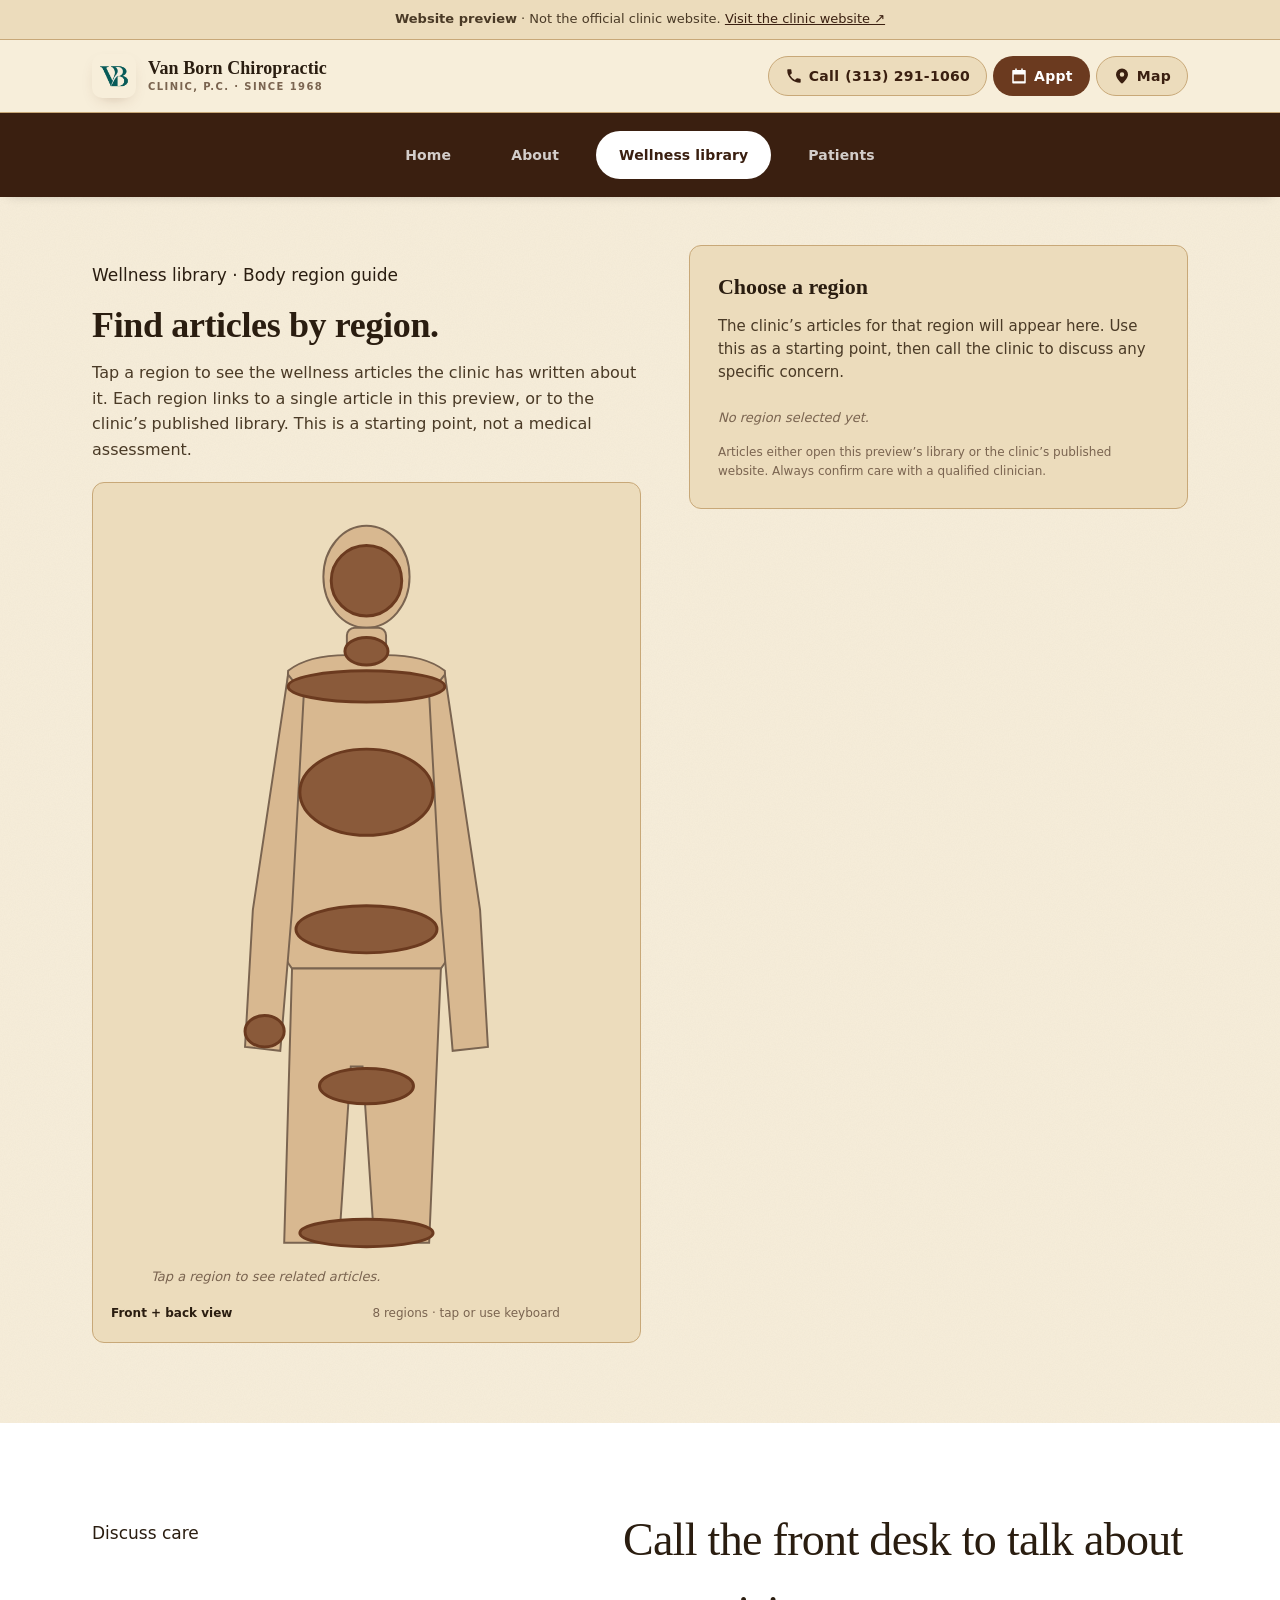
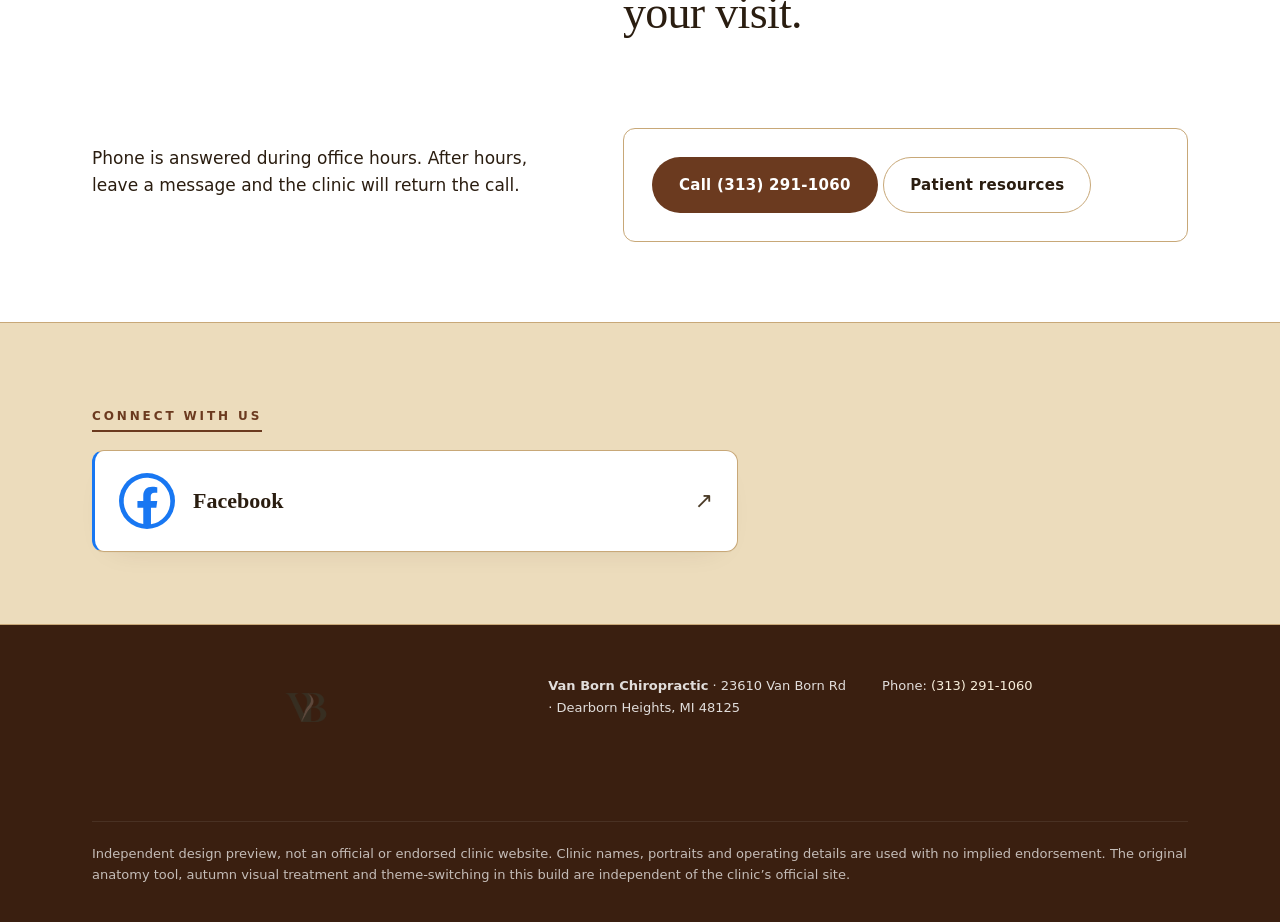
==== anatomy.html @ f46f3e4d "Add subtle autumn theme + original interactive body-region tool" ====
<!DOCTYPE html>
<html lang="en">
<head>
<meta charset="UTF-8" />
<meta name="viewport" content="width=device-width, initial-scale=1, viewport-fit=cover" />
<meta name="theme-color" content="#f7eeda" />
<meta name="robots" content="noindex, nofollow" />
<meta name="description" content="Find Van Born Chiropractic articles by body region. Original interactive anatomy tool for the website preview." />
<meta property="og:title" content="Body region guide · Van Born Chiropractic — Preview" />
<meta property="og:description" content="Find articles by body region. Independent website preview; not the official clinic website." />
<meta property="og:type" content="website" />
<title>Body region guide · Van Born Chiropractic — Preview</title>
<link rel="icon" type="image/png" sizes="16x16" href="assets/favicon-16.png" />
<link rel="icon" type="image/png" sizes="32x32" href="assets/favicon-32.png" />
<link rel="icon" type="image/png" sizes="48x48" href="assets/favicon-48.png" />
<link rel="apple-touch-icon" sizes="180x180" href="assets/favicon-180.png" />
<link rel="stylesheet" href="assets/site.css" />
<script type="application/ld+json">
{
  "@context": "https://schema.org",
  "@type": "WebPage",
  "name": "Body region guide — Van Born Chiropractic — Preview",
  "description": "Independent website preview; not the official clinic website.",
  "about": {
    "@type": "MedicalClinic",
    "name": "Van Born Chiropractic Clinic, P.C.",
    "url": "https://www.vanbornchiropractic.com/"
  }
}
</script>
</head>
<body class="theme-autumn" data-page="library">
<a class="skip-link" href="#main">Skip to main content</a>
<aside class="demo-banner"><strong>Website preview</strong> · Not the official clinic website. <a href="https://www.vanbornchiropractic.com/">Visit the clinic website ↗</a></aside>
<header class="top">
  <div class="wrap">
    <a class="brand" href="index.html" aria-label="Van Born Chiropractic, home">
      <img class="mark" src="assets/v-monogram-final.png" alt="Van Born Chiropractic" width="44" height="44" />
      <span class="name">Van Born Chiropractic<small>Clinic, P.C. · Since 1968</small></span>
    </a>
    <nav class="header-icons" aria-label="Primary actions">
      <a class="hi" href="tel:+131****1060" aria-label="Call (313) 291-1060">
        <svg viewBox="0 0 24 24" aria-hidden="true"><path fill="currentColor" d="M6.6 10.8a15 15 0 0 0 6.6 6.6l2.2-2.2a1 1 0 0 1 1-.25 11 11 0 0 0 3.5.55 1 1 0 0 1 1 1V20a1 1 0 0 1-1 1A17 17 0 0 1 3 4a1 1 0 0 1 1-1h3.5a1 1 0 0 1 1 1 11 11 0 0 0 .55 3.5 1 1 0 0 1-.25 1z"/></svg>
        <span>Call</span><span class="num">(313) 291-1060</span>
      </a>
      <a class="hi primary" href="#book" aria-label="Appointment info">
        <svg viewBox="0 0 24 24" aria-hidden="true"><path fill="currentColor" d="M7 2v2H4a1 1 0 0 0-1 1v16a1 1 0 0 0 1 1h16a1 1 0 0 0 1-1V5a1 1 0 0 0-1-1h-3V2h-2v2H9V2zm12 8v9H5v-9z"/></svg>
        <span>Appt</span>
      </a>
      <a class="hi" href="https://maps.google.com/?q=23610+Van+Born+Rd+Dearborn+Heights+MI+48125" rel="noopener" aria-label="Open directions in a new tab">
        <svg viewBox="0 0 24 24" aria-hidden="true"><path fill="currentColor" d="M12 2a8 8 0 0 0-8 8c0 5.4 7 11.5 7.3 11.7a1 1 0 0 0 1.4 0c.3-.2 7.3-6.3 7.3-11.7a8 8 0 0 0-8-8zm0 11a3 3 0 1 1 0-6 3 3 0 0 1 0 6z"/></svg>
        <span>Map</span>
      </a>
    </nav>
  </div>
</header>

<nav class="topnav" aria-label="Sections">
  <div class="wrap">
    <a href="index.html" data-nav="home">Home</a>
    <a href="meet-the-doctors.html" data-nav="about">About</a>
    <a href="anatomy.html" data-nav="library" aria-current="page">Wellness library</a>
    <a href="patient-resources.html" data-nav="patients">Patients</a>
  </div>
</nav>

<main id="main" class="anatomy-page" tabindex="-1">
  <a id="book" tabindex="-1" aria-hidden="true"></a>
  <div class="wrap">
    <div>
      <p class="section-eyebrow">Wellness library · Body region guide</p>
      <h1>Find articles by region.</h1>
      <p class="lede">Tap a region to see the wellness articles the clinic has
      written about it. Each region links to a single article in this preview,
      or to the clinic&rsquo;s published library. This is a starting point, not
      a medical assessment.</p>

      <div class="anatomy-canvas" role="group" aria-labelledby="anatomy-figcaption">
        <figure>
          <svg class="anatomy-svg" viewBox="0 0 220 380" role="img" aria-describedby="anatomy-figcaption">
            <title>Body region guide</title>
            <desc>An abstract human silhouette divided into eight tappable regions.</desc>

            <!-- Abstract silhouette: simple geometric body (not anatomical) -->
            <!-- Head -->
            <ellipse class="anatomy-silhouette" cx="110" cy="30" rx="22" ry="26"/>
            <!-- Neck -->
            <rect    class="anatomy-silhouette" x="100" y="56" width="20" height="14" rx="4"/>
            <!-- Torso (rounded shoulders) -->
            <path    class="anatomy-silhouette" d="M70 78 Q80 70 100 70 L120 70 Q140 70 150 78 L156 200 Q156 220 148 230 L72 230 Q64 220 64 200 Z"/>
            <!-- Left arm (viewer's left = figure's right) -->
            <path    class="anatomy-silhouette" d="M70 80 L52 200 L48 270 L66 272 L72 200 L78 90 Z"/>
            <!-- Right arm -->
            <path    class="anatomy-silhouette" d="M150 80 L168 200 L172 270 L154 272 L148 200 L142 90 Z"/>
            <!-- Legs -->
            <path    class="anatomy-silhouette" d="M72 230 L68 370 L96 370 L102 280 L108 280 L114 370 L142 370 L148 230 Z"/>

            <!-- Tappable regions (positioned over silhouette) -->
            <g id="anatomy-regions">
              <ellipse class="anatomy-region" data-region="head"      cx="110" cy="32"  rx="18" ry="18" tabindex="0" role="button" aria-pressed="false" aria-label="Head &amp; headaches"/>
              <ellipse class="anatomy-region" data-region="neck"      cx="110" cy="68"  rx="11" ry="7"  tabindex="0" role="button" aria-pressed="false" aria-label="Neck"/>
              <ellipse class="anatomy-region" data-region="shoulders" cx="110" cy="86"  rx="40" ry="8"  tabindex="0" role="button" aria-pressed="false" aria-label="Shoulders"/>
              <ellipse class="anatomy-region" data-region="back"      cx="110" cy="140" rx="34" ry="22" tabindex="0" role="button" aria-pressed="false" aria-label="Back &amp; spine"/>
              <ellipse class="anatomy-region" data-region="hips"      cx="110" cy="210" rx="36" ry="12" tabindex="0" role="button" aria-pressed="false" aria-label="Hips &amp; pelvis"/>
              <ellipse class="anatomy-region" data-region="knees"     cx="110" cy="290" rx="24" ry="9"  tabindex="0" role="button" aria-pressed="false" aria-label="Knees &amp; joints"/>
              <ellipse class="anatomy-region" data-region="hands"     cx="58"  cy="262" rx="10" ry="8"  tabindex="0" role="button" aria-pressed="false" aria-label="Hands &amp; wrists"/>
              <ellipse class="anatomy-region" data-region="feet"      cx="110" cy="365" rx="34" ry="7"  tabindex="0" role="button" aria-pressed="false" aria-label="Feet &amp; ankles"/>
            </g>
          </svg>
          <figcaption id="anatomy-figcaption" class="anatomy-empty" role="status" aria-live="polite">
            Tap a region to see related articles.
          </figcaption>
        </figure>

        <div class="anatomy-legend" aria-hidden="true">
          <span><strong>Front + back view</strong></span>
          <span>8 regions · tap or use keyboard</span>
        </div>
      </div>
    </div>

    <aside class="anatomy-cta" aria-label="Region articles">
      <h2 id="anatomy-result-title">Choose a region</h2>
      <p id="anatomy-result-body">The clinic&rsquo;s articles for that region will
      appear here. Use this as a starting point, then call the clinic to discuss
      any specific concern.</p>
      <div class="links" id="anatomy-links" role="list">
        <span class="anatomy-empty">No region selected yet.</span>
      </div>
      <p class="accent-meta" style="font-size:12px;color:var(--c-muted);">
        Articles either open this preview&rsquo;s library or the clinic&rsquo;s
        published website. Always confirm care with a qualified clinician.
      </p>
    </aside>
  </div>
</main>

<section class="visit" id="contact">
  <div class="wrap">
    <p class="section-eyebrow">Discuss care</p>
    <h2>Call the front desk to talk about your visit.</h2>
    <p class="lede">Phone is answered during office hours. After hours, leave a
    message and the clinic will return the call.</p>
    <div class="appointment-card">
      <a class="btn btn-call" href="tel:+131****1060">Call (313) 291-1060</a>
      <a class="btn btn-ghost" href="patient-resources.html">Patient resources</a>
    </div>
  </div>
</section>

<section class="connect">
  <div class="wrap">
    <p class="section-eyebrow">Connect with us</p>
    <a class="social-card" href="https://www.facebook.com/vanbornchiro/" target="_blank" rel="noopener" aria-label="Van Born Chiropractic on Facebook, opens in a new tab">
      <span class="social-card-icon" aria-hidden="true">
        <svg viewBox="0 0 24 24"><path fill="currentColor" d="M22 12a10 10 0 1 0-11.6 9.9V14.9H7.9V12h2.5V9.8c0-2.5 1.5-3.9 3.8-3.9 1.1 0 2.2.2 2.2.2v2.4h-1.2c-1.2 0-1.6.8-1.6 1.6V12h2.8l-.4 2.9h-2.3V22A10 10 0 0 0 22 12z"/></svg>
      </span>
      <span class="social-card-label">Facebook</span>
      <span class="social-card-arrow" aria-hidden="true">↗</span>
    </a>
  </div>
</section>

<footer>
  <div class="wrap">
    <img class="footer-mark" src="assets/v-monogram-final.png" alt="Van Born Chiropractic monogram" width="96" height="96" />
    <p><strong>Van Born Chiropractic</strong> · 23610 Van Born Rd · Dearborn Heights, MI 48125</p>
    <p>Phone: <a href="tel:+131****1060">(313) 291-1060</a></p>
    <p class="small">Independent design preview, not an official or endorsed clinic website. Clinic names, portraits and operating details are used with no implied endorsement. The original anatomy tool, autumn visual treatment and theme-switching in this build are independent of the clinic&rsquo;s official site.</p>
  </div>
</footer>

<script>
(function () {
  // Region data: maps our body region -> internal library article + public clinic article(s)
  // All links go to the published clinic library or to existing internal articles.
  const REGIONS = {
    head: {
      title: "Head & headaches",
      body:  "Articles covering common head and neck concerns, including cervicogenic headaches and migraine triggers.",
      links: [
        { label: "Headaches (this preview)", href: "https://www.vanbornchiropractic.com/articles/headache+headaches/", external: true },
        { label: "Migraines (clinic library)", href: "https://www.vanbornchiropractic.com/articles/migraine+migraines/", external: true },
        { label: "Concussion (clinic library)", href: "https://www.vanbornchiropractic.com/articles/concussion/", external: true }
      ]
    },
    neck: {
      title: "Neck & shoulders",
      body:  "Range of motion, posture, and shoulder mechanics. Useful if you sit at a desk or wake up stiff.",
      links: [
        { label: "Neck (clinic library)", href: "https://www.vanbornchiropractic.com/articles/neck/", external: true },
        { label: "Shoulders (clinic library)", href: "https://www.vanbornchiropractic.com/articles/shoulder+shoulders/", external: true },
        { label: "Neck article (this preview)", href: "library-neck.html" }
      ]
    },
    shoulders: {
      title: "Shoulders",
      body:  "Rotator-cuff style discomfort and upper-back tension often go together. A clinician can tell you which is which.",
      links: [
        { label: "Shoulders (clinic library)", href: "https://www.vanbornchiropractic.com/articles/shoulder+shoulders/", external: true },
        { label: "Upper back (clinic library)", href: "https://www.vanbornchiropractic.com/articles/upper/", external: true }
      ]
    },
    back: {
      title: "Back & spine",
      body:  "Lower back pain, posture, scoliosis and disc concerns. This preview has a dedicated article; the clinic library has more.",
      links: [
        { label: "Lower back article (this preview)", href: "library-back.html" },
        { label: "Back (clinic library)", href: "https://www.vanbornchiropractic.com/articles/back/", external: true },
        { label: "Scoliosis (clinic library)", href: "https://www.vanbornchiropractic.com/articles/scoliosis/", external: true },
        { label: "Disc problems (clinic library)", href: "https://www.vanbornchiropractic.com/articles/disc/", external: true }
      ]
    },
    hips: {
      title: "Hips & pelvis",
      body:  "Hip tightness and pelvic alignment often sit underneath lower-back symptoms. Worth a separate read.",
      links: [
        { label: "Hips (clinic library)", href: "https://www.vanbornchiropractic.com/articles/hip+hips/", external: true },
        { label: "Pelvis (clinic library)", href: "https://www.vanbornchiropractic.com/articles/pelvis/", external: true }
      ]
    },
    knees: {
      title: "Knees & joints",
      body:  "Knee and joint articles covering walking, alignment and joint health basics.",
      links: [
        { label: "Joints article (this preview)", href: "library-joints.html" },
        { label: "Knees (clinic library)", href: "https://www.vanbornchiropractic.com/articles/knee+knees/", external: true },
        { label: "Joints (clinic library)", href: "https://www.vanbornchiropractic.com/articles/joints/", external: true }
      ]
    },
    hands: {
      title: "Hands & wrists",
      body:  "Repetitive-strain discomfort and carpal-tunnel-related symptoms. The clinic library has dedicated pages.",
      links: [
        { label: "Carpal tunnel article (this preview)", href: "library-carpal.html" },
        { label: "Wrist (clinic library)", href: "https://www.vanbornchiropractic.com/articles/wrist/", external: true },
        { label: "Carpal tunnel (clinic library)", href: "https://www.vanbornchiropractic.com/articles/carpal+tunnel/", external: true },
        { label: "Arthritis (clinic library)", href: "https://www.vanbornchiropractic.com/articles/arthritis/", external: true }
      ]
    },
    feet: {
      title: "Feet & ankles",
      body:  "Plantar fasciitis and foot mechanics. Posture and walking style can matter here.",
      links: [
        { label: "Feet article (this preview)", href: "library-foot.html" },
        { label: "Foot (clinic library)", href: "https://www.vanbornchiropractic.com/articles/foot/", external: true },
        { label: "Plantar fasciitis (clinic library)", href: "https://www.vanbornchiropractic.com/articles/plantar+fasciitis/", external: true }
      ]
    }
  };

  const regions   = document.querySelectorAll('.anatomy-region');
  const titleEl   = document.getElementById('anatomy-result-title');
  const bodyEl    = document.getElementById('anatomy-result-body');
  const linksEl   = document.getElementById('anatomy-links');
  const statusEl  = document.getElementById('anatomy-figcaption');

  function setActive(activeRegion) {
    regions.forEach(r => r.setAttribute('aria-pressed', String(r === activeRegion)));
  }

  function render(region) {
    const data = REGIONS[region];
    if (!data) return;
    titleEl.textContent = data.title;
    bodyEl.textContent  = data.body;
    linksEl.innerHTML = data.links.map(l => (
      '<a role="listitem" href="' + l.href + '"' + (l.external ? ' target="_blank" rel="noopener"' : '') + '>'
        + l.label
        + ' <span class="arrow" aria-hidden="true">' + (l.external ? '↗' : '→') + '</span>'
      + '</a>'
    )).join('');
    statusEl.textContent = 'Showing articles for: ' + data.title + '.';
  }

  function select(region, el) {
    setActive(el);
    render(region);
    // Move keyboard focus to the heading so screen readers announce the change
    titleEl.setAttribute('tabindex', '-1');
    titleEl.focus({ preventScroll: false });
  }

  regions.forEach(el => {
    const region = el.getAttribute('data-region');
    el.addEventListener('click', () => select(region, el));
    el.addEventListener('keydown', (e) => {
      if (e.key === 'Enter' || e.key === ' ') {
        e.preventDefault();
        select(region, el);
      }
    });
  });
})();
</script>
</body>
</html>
---- assets/site.css ----
/* ===========================================================
   VAN BORN CHIROPRACTIC v2
   AUTUMN THEME 2026-10-06 — revert in March.
   The brand palette is preserved in `.theme-brand` below. To revert,
   remove `class="theme-autumn"` from <body> in each HTML file (or replace
   it with `class="theme-brand"`). The base structure, copy, phone and
   schema are unchanged.

   Themes:
     .theme-brand  — original green/cream/brass (preserved, currently inactive)
     .theme-autumn — subtle autumn accent (currently active on <body>)
   =========================================================== */

/* ----- BRAND PALETTE — preserved, currently inactive ----- */
.theme-brand {
  --c-green:       #0e6b5e;
  --c-green-dark:  #08463d;
  --c-green-light: #14927f;
  --c-cream:       #f5efe2;
  --c-cream-2:     #ebe2cd;
  --c-cream-3:     #e0d4b6;
  --c-ink:         #1a1d24;
  --c-ink-soft:    #3d414b;
  --c-muted:       #5b606a;
  --c-line:        #d8cfb9;
  --c-brass:       #b8975c;
  --c-rust:        #a04a2a;
  --autumn-1:      transparent;
  --autumn-2:      transparent;
  --autumn-3:      transparent;
  --autumn-ink:    transparent;
}

/* ----- AUTUMN PALETTE — currently active, subtle accent ----- */
.theme-autumn {
  --c-green:       #6b3a1f;       /* chestnut — calmer than auburn */
  --c-green-dark:  #3a1f10;       /* walnut */
  --c-green-light: #8a5a3a;       /* cinnamon */
  --c-cream:       #f7eeda;       /* warmer cream */
  --c-cream-2:     #ecdcbc;       /* wheat */
  --c-cream-3:     #d8b890;       /* caramel cream */
  --c-ink:         #2a1d10;       /* coffee */
  --c-ink-soft:    #4a3a26;       /* espresso */
  --c-muted:       #7a6450;       /* taupe */
  --c-line:        #c8a878;       /* caramel */
  --c-brass:       #b07c2e;       /* ochre */
  --c-rust:        #8a3e1a;       /* muted rust */
  --autumn-1:      #c87a2e;       /* ochre leaf */
  --autumn-2:      #a85428;       /* burnt sienna */
  --autumn-3:      #6b3a1f;       /* chestnut */
  --autumn-ink:    #3a1f10;       /* walnut */
}

:root {
  --r: 6px;
  --r-lg: 12px;
  --max: 1140px;
  --serif: "Cormorant Garamond", "Garamond", Georgia, serif;
  --sans:  "Inter", -apple-system, BlinkMacSystemFont, "Segoe UI", system-ui, sans-serif;
}
* { box-sizing: border-box; }
html { -webkit-text-size-adjust: 100%; scroll-behavior: smooth; }
body {
  margin: 0;
  font-family: var(--sans);
  background: var(--c-cream);
  color: var(--c-ink);
  line-height: 1.6;
  font-size: 17px;
  /* subtle paper grain */
  background-image: url("data:image/svg+xml;utf8,<svg xmlns='http://www.w3.org/2000/svg' width='240' height='240'><filter id='n'><feTurbulence type='fractalNoise' baseFrequency='0.85' numOctaves='2' stitchTiles='stitch'/><feColorMatrix values='0 0 0 0 0.16 0 0 0 0 0.14 0 0 0 0 0.10 0 0 0 0.04 0'/></filter><rect width='240' height='240' filter='url(%23n)'/></svg>");
}
img { max-width: 100%; height: auto; display: block; }
a { color: var(--c-green-dark); }
button { font: inherit; cursor: pointer; }

.wrap { max-width: var(--max); margin: 0 auto; padding: 0 22px; }

/* ===========================================================
   Header — phone-CTA visible up top
   =========================================================== */
header.top {
  background: var(--c-cream);
  border-bottom: 1px solid var(--c-line);
  position: sticky; top: 0; z-index: 50;
  backdrop-filter: blur(8px);
  -webkit-backdrop-filter: blur(8px);
  background: rgba(247, 238, 218, 0.94);
}
header.top .wrap {
  display: flex; align-items: center; justify-content: space-between;
  padding: 14px 22px;
  gap: 14px;
}
.brand { display: flex; align-items: center; gap: 12px; text-decoration: none; color: var(--c-ink); }
.brand .mark {
  width: 44px; height: 44px;
  border-radius: 10px;
  display: block;
  box-shadow: 0 6px 16px -8px rgba(107,58,31,.35);
}


.brand .name {
  font-family: var(--serif);
  font-size: 18px;
  font-weight: 600;
  line-height: 1.05;
  letter-spacing: .005em;
}
.brand .name small {
  display: block;
  font-family: var(--sans);
  font-size: 10px;
  font-weight: 700;
  letter-spacing: .14em;
  text-transform: uppercase;
  color: var(--c-muted);
  margin-top: 4px;
}

@media (min-width: 540px) { }

/* ===========================================================
   Hero — patient pain point, click-to-call, no stock photo
   =========================================================== */
.hero {
  padding: 64px 0 50px;
  position: relative;
  overflow: hidden;
}
.hero::before {
  /* Soft green wash on left */
  content: "";
  position: absolute;
  top: -120px; left: -120px;
  width: 420px; height: 420px;
  background: radial-gradient(circle, rgba(107,58,31,.08), transparent 65%);
  pointer-events: none;
}
.hero::after {
  /* Layered "treatment-room" backdrop: warm vertical wash + soft window-light circle on the right */
  content: "";
  position: absolute;
  inset: 0;
  background:
    radial-gradient(ellipse 60% 80% at 85% 20%, rgba(255,235,200,0.55), transparent 60%),
    linear-gradient(180deg, var(--c-cream-2) 0%, #fbf5e5 60%, var(--c-cream-3) 100%);
  pointer-events: none;
  z-index: -1;
}
@media (min-width: 880px) {
  .hero::after {
    background:
      radial-gradient(ellipse 50% 70% at 78% 25%, rgba(255,235,200,0.7), transparent 65%),
      linear-gradient(180deg, var(--c-cream-2) 0%, #fbf5e5 60%, var(--c-cream-3) 100%);
  }
}
.hero .wrap {
  display: grid; gap: 50px;
  align-items: center;
  position: relative;
}
@media (min-width: 880px) {
  .hero .wrap { grid-template-columns: 1.2fr 1fr; gap: 64px; }
  .hero { padding: 90px 0 80px; }
}
.hero .eyebrow {
  font-size: 12px; font-weight: 700;
  letter-spacing: .18em; text-transform: uppercase;
  color: var(--c-green);
  margin: 0 0 18px;
  display: flex; align-items: center; gap: 12px;
}
.hero .eyebrow::before {
  content: ""; width: 32px; height: 1px; background: var(--c-green);
}
.hero h1 {
  font-family: var(--serif);
  font-weight: 500;
  font-size: clamp(38px, 6.5vw, 60px);
  line-height: 1.05;
  letter-spacing: -0.018em;
  margin: 0 0 22px;
  color: var(--c-ink);
}
.hero h1 em { font-style: italic; color: var(--c-green); }
.hero .lede {
  font-family: var(--serif);
  font-style: italic;
  font-size: clamp(17px, 2.2vw, 21px);
  color: var(--c-ink-soft);
  max-width: 32em;
  margin: 0 0 30px;
  line-height: 1.55;
}
.hero .ctas { display: flex; flex-wrap: wrap; gap: 12px; align-items: center; }
.btn {
  display: inline-flex; align-items: center; gap: 10px;
  padding: 15px 26px;
  border-radius: 999px;
  font-weight: 700; font-size: 15px;
  text-decoration: none;
  letter-spacing: .02em;
  border: 1px solid transparent;
  min-height: 54px;
  transition: transform .12s ease, background .12s ease, border-color .12s ease;
}
.btn-call { background: var(--c-green); color: #fff; }
.btn-call:hover { background: var(--c-green-dark); }
.btn-book { background: var(--c-ink); color: #fff; }
.btn-book:hover { background: var(--c-rust); }
.btn-ghost { background: transparent; color: var(--c-ink); border-color: var(--c-line); }
.btn-ghost:hover { border-color: var(--c-ink); }
.btn:active { transform: translateY(1px); }

.hero .meta {
  display: grid;
  grid-template-columns: 1fr 1fr 1fr;
  gap: 16px 12px;
  margin-top: 36px;
  padding-top: 26px;
  border-top: 1px solid var(--c-line);
  font-size: 11px;
  letter-spacing: .12em;
  text-transform: uppercase;
  color: var(--c-muted);
  font-weight: 700;
}
.hero .meta strong {
  display: block;
  font-family: var(--serif);
  font-size: 24px;
  font-weight: 500;
  color: var(--c-green-dark);
  letter-spacing: -0.01em;
  margin-bottom: 4px;
  text-transform: none;
}

/* Portrait placeholder */
.portrait {
  position: relative;
  aspect-ratio: 4 / 5;
  background: linear-gradient(160deg, var(--c-cream-3), var(--c-cream-2));
  border-radius: var(--r-lg);
  overflow: hidden;
  box-shadow: 0 30px 60px -30px rgba(58,31,16,.28), 0 1px 0 rgba(0,0,0,.03);
  border: 1px solid rgba(255,255,255,.6);
}
.portrait svg { position: absolute; inset: 0; width: 100%; height: 100%; }
.portrait .portrait-badge {
  position: absolute;
  bottom: 16px; left: 16px; right: 16px;
  background: rgba(245, 236, 220, 0.96);
  border: 1px solid var(--c-line);
  border-left: 3px solid var(--c-green);
  padding: 10px 14px 11px;
  border-radius: 8px;
  display: flex;
  flex-direction: column;
  gap: 1px;
  backdrop-filter: blur(2px);
  -webkit-backdrop-filter: blur(2px);
  box-shadow: 0 8px 24px -10px rgba(0,0,0,0.18);
}
.portrait .portrait-badge .badge-line-1 {
  font-family: var(--serif);
  font-size: 15px;
  font-weight: 600;
  color: var(--c-ink);
  line-height: 1.2;
}
.portrait .portrait-badge .badge-line-2 {
  font-size: 12.5px;
  font-weight: 700;
  color: var(--c-green-dark);
  letter-spacing: .04em;
  margin-top: 2px;
}
.portrait .portrait-badge .badge-line-3 {
  font-size: 11.5px;
  color: var(--c-ink-soft);
  letter-spacing: .02em;
  margin-top: 2px;
}
.portrait .photo-tag {
  position: absolute;
  bottom: 14px; left: 14px;
  background: rgba(58,31,16,.85);
  color: var(--c-cream);
  padding: 5px 11px;
  border-radius: 999px;
  font-size: 10px;
  font-weight: 700;
  letter-spacing: .12em;
  text-transform: uppercase;
}

/* ===========================================================
   Conditions — what we treat
   =========================================================== */
.conditions {
  background: #fff;
  border-top: 1px solid var(--c-line);
  border-bottom: 1px solid var(--c-line);
}
.conditions h2 {
  font-family: var(--serif);
  font-weight: 500;
  font-size: clamp(32px, 4.5vw, 46px);
  letter-spacing: -0.015em;
  margin: 0 0 14px;
}
.conditions h2 em { font-style: italic; color: var(--c-green); }
.conditions .lede { font-size: 17px; color: var(--c-ink-soft); max-width: 36em; margin: 0 0 50px; }

.condition-grid {
  display: grid;
  grid-template-columns: 1fr;
  gap: 18px;
}
@media (min-width: 720px) { .condition-grid { grid-template-columns: repeat(3, 1fr); } }
@media (min-width: 980px) { .condition-grid { grid-template-columns: repeat(4, 1fr); } }

.condition {
  padding: 24px 22px;
  background: var(--c-cream);
  border: 1px solid var(--c-line);
  border-radius: var(--r-lg);
  border-left: 3px solid var(--c-green);
  transition: transform .14s ease, box-shadow .14s ease;
}
.condition:hover {
  transform: translateY(-2px);
  box-shadow: 0 10px 24px -16px rgba(138,90,58,.22);
}
.condition h3 {
  font-family: var(--serif);
  font-size: 21px;
  font-weight: 600;
  margin: 0 0 6px;
  color: var(--c-ink);
}
.condition p { margin: 0; font-size: 14px; color: var(--c-muted); line-height: 1.55; }
.condition-link {
  display: inline-flex; align-items: center; gap: 6px;
  margin-top: 14px;
  font-size: 13.5px; font-weight: 700;
  letter-spacing: .02em;
  color: var(--c-green-dark);
  text-decoration: none;
  border-top: 1px solid var(--c-line);
  padding-top: 12px;
  width: 100%;
  transition: color .14s ease, gap .14s ease;
}
.condition:hover .condition-link,
.condition-link:hover { color: var(--c-green); gap: 10px; }
.condition-link span[aria-hidden] {
  font-size: 16px;
  transition: transform .14s ease;
  display: inline-block;
}
.condition-link:hover span[aria-hidden] { transform: translateX(2px); }

.conditions-footnote {
  margin: 28px 0 0;
  font-size: 13px;
  color: var(--c-muted);
  max-width: 60em;
  font-style: italic;
}

/* ===========================================================
   First Visit — 3-step pathway (cohort staple)
   =========================================================== */
.first-visit { padding: 80px 0; background: var(--c-cream-2); border-top: 1px solid var(--c-line); border-bottom: 1px solid var(--c-line); }
.first-visit .section-eyebrow {
  font-size: 12px; font-weight: 800;
  letter-spacing: .24em; text-transform: uppercase;
  color: var(--c-green);
  margin-bottom: 18px; padding-bottom: 4px;
  display: inline-block;
  border-bottom: 2px solid var(--c-green);
}
.first-visit h2 {
  font-family: var(--serif);
  font-size: clamp(28px, 4vw, 40px);
  font-weight: 500;
  margin: 0 0 16px;
  letter-spacing: -0.015em;
  color: var(--c-ink);
  max-width: 30em;
}
.first-visit h2 em { font-style: italic; color: var(--c-green); }

.first-visit-steps {
  list-style: none; padding: 0; margin: 0 0 32px;
  display: grid; gap: 18px;
  grid-template-columns: 1fr;
  max-width: 64em;
}
@media (min-width: 760px) {
  .first-visit-steps { grid-template-columns: repeat(3, 1fr); gap: 22px; }
}
.first-visit-steps li {
  display: flex; gap: 16px; align-items: flex-start;
  background: #fff;
  border: 1px solid var(--c-line);
  border-left: 3px solid var(--c-green);
  border-radius: var(--r-lg);
  padding: 20px 22px;
  box-shadow: 0 1px 0 rgba(0,0,0,.02), 0 12px 32px -22px rgba(58,31,16,.18);
}
.step-num {
  display: inline-flex; align-items: center; justify-content: center;
  width: 36px; height: 36px;
  border-radius: 999px;
  background: var(--c-green);
  color: #fff;
  font-family: var(--serif);
  font-size: 18px; font-weight: 700;
  flex-shrink: 0;
}
.first-visit-steps li h3 {
  font-family: var(--serif);
  font-size: 18px; font-weight: 600;
  margin: 0 0 6px;
  color: var(--c-ink);
  line-height: 1.25;
}
.first-visit-steps li p {
  font-size: 14.5px; line-height: 1.55;
  color: var(--c-ink-soft);
  margin: 0;
}

.first-visit-cta {
  font-size: 16px;
  color: var(--c-ink);
  max-width: 60em;
  margin: 0;
}
.first-visit-cta a.phone-link {
  color: var(--c-green-dark);
  font-weight: 700;
  text-decoration: none;
  border-bottom: 2px solid var(--c-green);
  padding-bottom: 1px;
  transition: color .14s ease, border-color .14s ease;
}
.first-visit-cta a.phone-link:hover { color: var(--c-green); border-bottom-color: var(--c-green-dark); }

/* ===========================================================
   About — Dr. Pethtel
   =========================================================== */
section.about { padding: 90px 0; }
section.about .wrap {
  display: grid; gap: 60px;
  align-items: center;
}
@media (min-width: 880px) {
  section.about .wrap { grid-template-columns: 1fr 1.2fr; gap: 80px; }
}
.about .photo {
  position: relative;
  aspect-ratio: 1 / 1;
  background: linear-gradient(160deg, var(--c-cream-3), var(--c-cream-2));
  border-radius: var(--r-lg);
  overflow: hidden;
  border: 1px solid rgba(255,255,255,.6);
  box-shadow: 0 30px 60px -30px rgba(58,31,16,.28), 0 1px 0 rgba(0,0,0,.03);
}
.about .photo svg { width: 100%; height: 100%; }
.about .photo .photo-tag {
  position: absolute;
  bottom: 14px; left: 14px;
  background: rgba(58,31,16,.85);
  color: var(--c-cream);
  padding: 5px 11px;
  border-radius: 999px;
  font-size: 10px;
  font-weight: 700;
  letter-spacing: .12em;
  text-transform: uppercase;
}

.about h2 {
  font-family: var(--serif);
  font-size: clamp(32px, 4.5vw, 48px);
  font-weight: 500;
  margin: 0 0 16px;
  letter-spacing: -0.015em;
  line-height: 1.1;
}
.about h2 em { font-style: italic; color: var(--c-green); }
.about .pullquote {
  font-family: var(--serif);
  font-style: italic;
  font-size: clamp(20px, 2.4vw, 24px);
  line-height: 1.45;
  color: var(--c-ink);
  border-left: 2px solid var(--c-green);
  padding-left: 22px;
  margin: 0 0 22px;
}
.about p { font-size: 16px; color: var(--c-ink-soft); margin: 0 0 14px; }
.about .creds {
  display: grid;
  grid-template-columns: repeat(2, 1fr);
  gap: 12px;
  margin-top: 22px;
  padding-top: 22px;
  border-top: 1px solid var(--c-line);
}
.about .creds div { display: flex; flex-direction: column; gap: 4px; }
.about .creds .l {
  font-size: 10px; font-weight: 700; letter-spacing: .14em; text-transform: uppercase;
  color: var(--c-muted);
}
.about .creds .v {
  font-family: var(--serif); font-size: 17px; color: var(--c-ink); font-weight: 500;
}

/* ===========================================================
   Process — 4 steps
   =========================================================== */
section.process {
  background: linear-gradient(180deg, var(--c-green-dark), var(--c-green));
  color: #fff;
  padding: 80px 0;
}
section.process .eyebrow {
  font-size: 11px; font-weight: 700;
  letter-spacing: .22em; text-transform: uppercase;
  color: var(--c-cream);
  opacity: .7;
  margin-bottom: 14px;
}
section.process h2 {
  font-family: var(--serif);
  font-size: clamp(32px, 4.5vw, 46px);
  font-weight: 500;
  margin: 0 0 14px;
  letter-spacing: -0.015em;
}
section.process h2 em { font-style: italic; color: var(--c-cream); }
section.process .lede {
  font-size: 17px;
  color: rgba(255,255,255,.86);
  max-width: 36em;
  margin: 0 0 50px;
}
.process-grid {
  display: grid; gap: 24px;
  grid-template-columns: 1fr;
}
@media (min-width: 760px) {
  .process-grid { grid-template-columns: repeat(2, 1fr); }
}
@media (min-width: 980px) {
  .process-grid { grid-template-columns: repeat(4, 1fr); }
}
.step {
  background: rgba(255,255,255,.07);
  border: 1px solid rgba(255,255,255,.15);
  border-radius: var(--r-lg);
  padding: 28px 22px;
}
.step .n {
  font-family: var(--serif);
  font-weight: 500;
  font-size: 36px;
  color: var(--c-cream);
  line-height: 1;
  margin-bottom: 14px;
  opacity: .7;
}
.step h3 {
  font-family: var(--serif);
  font-weight: 500;
  font-size: 22px;
  margin: 0 0 8px;
}
.step p { margin: 0; font-size: 14px; color: rgba(255,255,255,.86); line-height: 1.6; }

/* ===========================================================
   Top nav tabs — mirrors original Van Born menu
   =========================================================== */
.topnav {
  background: linear-gradient(180deg, #102b46 0%, #1a3a5c 100%);
  padding: 18px 0;
  position: sticky;
  top: var(--header-height, 0px);
  z-index: 45;
  box-shadow: 0 4px 12px -8px rgba(0, 0, 0, 0.3);
}
.topnav .wrap {
  display: flex;
  gap: 10px;
  flex-wrap: wrap;
  justify-content: center;
}
.tn-tab {
  flex: 1;
  min-width: 120px;
  max-width: 220px;
  text-align: center;
  padding: 14px 18px;
  color: #fff;
  text-decoration: none;
  font-family: var(--serif);
  font-size: 20px;
  font-weight: 500;
  letter-spacing: 0.005em;
  border: 2px solid rgba(255, 255, 255, 0.4);
  border-radius: 6px;
  background: transparent;
  transition: background 0.14s ease, border-color 0.14s ease, transform 0.12s ease;
}
.tn-tab:hover {
  background: rgba(255, 255, 255, 0.1);
  border-color: rgba(255, 255, 255, 0.7);
}
.tn-tab.tn-active {
  background: rgba(255, 255, 255, 0.08);
  border-color: rgba(255, 255, 255, 0.85);
  font-style: italic;
}
/* (mobile topnav is overridden inside the @media (max-width: 539px) audit block below) */

/* ===========================================================
   Doctors grid — two-card layout
   =========================================================== */
.doctors-grid {
  display: grid;
  gap: 22px;
  margin-top: 32px;
}
.doc-card {
  background: #fff;
  border: 1px solid var(--c-line);
  border-radius: var(--r-lg);
  overflow: hidden;
  display: grid;
  grid-template-columns: 130px 1fr;
  gap: 0;
  box-shadow: 0 1px 0 rgba(0, 0, 0, 0.02), 0 12px 32px -22px rgba(58, 31, 16, 0.18);
}
.doc-card img {
  width: 100%;
  height: 100%;
  object-fit: cover;
  object-position: center top;
}
.doc-info {
  padding: 18px 20px 20px;
}
.doc-card h3 {
  font-family: var(--serif);
  font-size: 20px;
  font-weight: 600;
  margin: 0 0 4px;
  color: var(--c-ink);
}
.doc-card .doc-title {
  font-size: 11px;
  font-weight: 700;
  letter-spacing: 0.14em;
  text-transform: uppercase;
  color: var(--c-green-dark);
  margin: 0 0 10px;
}
.doc-card p {
  margin: 0;
  font-size: 14px;
  color: var(--c-ink-soft);
  line-height: 1.55;
}
@media (min-width: 540px) {
  .doc-card { grid-template-columns: 160px 1fr; }
  .doc-info { padding: 22px 24px 24px; }
}

/* Portrait used as a real-image frame (was SVG placeholder) */
.portrait img {
  width: 100%;
  height: 100%;
  object-fit: cover;
  object-position: center 28%;
  display: block;
}

/* ===========================================================
   Staff
   =========================================================== */
.staff {
  background: #fff;
  border-top: 1px solid var(--c-line);
  border-bottom: 1px solid var(--c-line);
}
.staff-grid {
  display: grid;
  gap: 22px;
  grid-template-columns: 1fr;
}
@media (min-width: 720px) { .staff-grid { grid-template-columns: repeat(3, 1fr); } }
.staff-card {
  background: var(--c-cream);
  border: 1px solid var(--c-line);
  border-radius: var(--r-lg);
  padding: 28px 24px;
  text-align: center;
  box-shadow: 0 1px 0 rgba(0, 0, 0, 0.02);
}
.staff-avatar {
  width: 80px;
  height: 80px;
  border-radius: 50%;
  margin: 0 auto 16px;
  display: grid;
  place-items: center;
  font-family: var(--serif);
  font-size: 28px;
  font-weight: 600;
  color: var(--c-green-dark);
  letter-spacing: 0.02em;
  border: 2px solid rgba(255, 255, 255, 0.6);
  box-shadow: 0 4px 12px -6px rgba(58, 31, 16, 0.28);
}
.staff-headshot {
  width: 150px;
  height: 194px;
  object-fit: cover;
  object-position: center top;
  border-radius: 12px;
  margin: 0 auto 22px;
  border: 1px solid var(--c-line);
}
.staff-card h3 {
  font-family: var(--serif);
  font-size: 20px;
  font-weight: 600;
  margin: 0 0 4px;
  color: var(--c-ink);
}
.staff-card .staff-role {
  font-size: 11px;
  font-weight: 700;
  letter-spacing: 0.14em;
  text-transform: uppercase;
  color: var(--c-muted);
  margin: 0 0 12px;
}
.staff-card p {
  margin: 0;
  font-size: 14px;
  color: var(--c-ink-soft);
  line-height: 1.6;
  font-style: italic;
}

/* ===========================================================
   Wellness library
   =========================================================== */
.library {
  background: var(--c-cream);
  border-top: 1px solid var(--c-line);
}
.lib-grid {
  display: grid;
  gap: 14px;
  grid-template-columns: 1fr 1fr;
}
@media (min-width: 720px) { .lib-grid { grid-template-columns: repeat(4, 1fr); } }
.lib-card {
  display: flex;
  flex-direction: column;
  align-items: center;
  text-align: center;
  padding: 22px 16px;
  background: #fff;
  border: 1px solid var(--c-line);
  border-radius: var(--r);
  text-decoration: none;
  color: var(--c-ink);
  transition: transform 0.14s ease, border-color 0.14s ease, box-shadow 0.14s ease;
}
.lib-card:hover {
  transform: translateY(-2px);
  border-color: var(--c-green);
  box-shadow: 0 12px 28px -18px rgba(58, 31, 16, 0.28);
}
.lib-ico {
  font-size: 30px;
  margin-bottom: 10px;
  line-height: 1;
}
.lib-card h3 {
  font-family: var(--serif);
  font-size: 17px;
  font-weight: 600;
  margin: 0 0 6px;
}
.lib-card p {
  margin: 0;
  font-size: 12px;
  color: var(--c-muted);
  line-height: 1.5;
}

/* ===========================================================
   Reviews (kept from previous design)
   =========================================================== */
.reviews {
  background: var(--c-cream-2);
  border-top: 1px solid var(--c-line);
}
.reviews .section-eyebrow {
  font-size: 11px; font-weight: 700;
  letter-spacing: .22em; text-transform: uppercase;
  color: var(--c-green);
  margin-bottom: 14px;
}
.reviews h2 {
  font-family: var(--serif);
  font-size: clamp(32px, 4.5vw, 46px);
  font-weight: 500;
  margin: 0 0 40px;
  letter-spacing: -0.015em;
}
.reviews h2 em { font-style: italic; color: var(--c-green); }
.review-grid {
  display: grid; gap: 24px;
  grid-template-columns: 1fr;
}
@media (min-width: 760px) { .review-grid { grid-template-columns: repeat(3, 1fr); } }
.review {
  background: #fff;
  border-radius: var(--r-lg);
  padding: 28px 24px;
  border: 1px solid var(--c-line);
  display: flex; flex-direction: column; gap: 14px;
  box-shadow: 0 1px 0 rgba(0,0,0,.02), 0 12px 32px -22px rgba(58,31,16,.18);
}
.review .stars {
  color: var(--c-brass);
  font-size: 17px;
  letter-spacing: 2px;
}
.review blockquote {
  margin: 0;
  font-family: var(--serif);
  font-style: italic;
  font-size: 18px;
  line-height: 1.5;
  color: var(--c-ink);
}
.review .attr {
  font-size: 12px;
  letter-spacing: .08em;
  text-transform: uppercase;
  color: var(--c-muted);
  font-weight: 700;
  margin-top: auto;
}
.review .attr strong { color: var(--c-ink); font-weight: 700; }

/* ===========================================================
   Trust / Privacy strip — calm, scannable, near the
   patient decision points (just before staff).
   =========================================================== */
.trust {
  background: #fff;
  border-top: 1px solid var(--c-line);
  border-bottom: 1px solid var(--c-line);
}
.trust .section-eyebrow {
  font-size: 12px; font-weight: 800;
  letter-spacing: .24em; text-transform: uppercase;
  color: var(--c-green);
  margin-bottom: 18px;
  padding-bottom: 4px;
  display: inline-block;
  border-bottom: 2px solid var(--c-green);
}
.trust h2 {
  font-family: var(--serif);
  font-size: clamp(28px, 4vw, 40px);
  font-weight: 500;
  margin: 0 0 16px;
  letter-spacing: -0.015em;
  color: var(--c-ink);
  max-width: 30em;
}
.trust .trust-grid {
  display: grid;
  gap: 18px;
  grid-template-columns: 1fr;
  margin-top: 28px;
}
@media (min-width: 720px) { .trust .trust-grid { grid-template-columns: 1fr 1fr; gap: 22px; } }
@media (min-width: 980px) { .trust .trust-grid { grid-template-columns: repeat(4, 1fr); } }
.trust-card {
  background: var(--c-cream);
  border: 1px solid var(--c-line);
  border-left: 3px solid var(--c-green);
  border-radius: var(--r-md);
  padding: 18px 18px 20px;
}
.trust-card .trust-card-h {
  font-family: var(--serif);
  font-size: 17px;
  font-weight: 600;
  color: var(--c-green-dark);
  margin-bottom: 8px;
  line-height: 1.25;
}
.trust-card p {
  font-size: 14.5px;
  line-height: 1.55;
  color: var(--c-ink-soft);
  margin: 0;
}

/* ===========================================================
   Connect with us — single social profile card.
   =========================================================== */
section.connect { padding: 72px 0; background: var(--c-cream-2); border-top: 1px solid var(--c-line); border-bottom: 1px solid var(--c-line); }
section.connect .section-eyebrow {
  font-size: 12px; font-weight: 800;
  letter-spacing: .24em; text-transform: uppercase;
  color: var(--c-green);
  margin-bottom: 18px;
  padding-bottom: 4px;
  display: inline-block;
  border-bottom: 2px solid var(--c-green);
}
section.connect h2 {
  font-family: var(--serif);
  font-size: clamp(28px, 4vw, 40px);
  font-weight: 500;
  margin: 0 0 16px;
  letter-spacing: -0.015em;
  color: var(--c-ink);
  max-width: 30em;
}
section.connect h2 em { font-style: italic; color: var(--c-green); }
.social-card {
  display: grid;
  grid-template-columns: 56px 1fr auto;
  align-items: center;
  gap: 18px;
  padding: 22px 24px;
  max-width: 38em;
  background: #fff;
  border: 1px solid var(--c-line);
  border-left: 3px solid #1877F2; /* Facebook brand blue */
  border-radius: var(--r-lg);
  text-decoration: none;
  color: var(--c-ink);
  box-shadow: 0 1px 0 rgba(0,0,0,.02), 0 12px 32px -22px rgba(58,31,16,.18);
  transition: transform .15s ease, box-shadow .15s ease, border-color .15s ease;
}
.social-card:hover {
  transform: translateY(-1px);
  border-left-color: #145dbf;
  box-shadow: 0 1px 0 rgba(0,0,0,.02), 0 18px 40px -22px rgba(58,31,16,.26);
}
.social-card-icon {
  display: flex; align-items: center; justify-content: center;
  width: 56px; height: 56px;
  border-radius: 999px;
  background: #1877F2;
  color: #fff;
}
.social-card-icon svg { display: block; }
.social-card-label {
  font-family: var(--serif);
  font-size: 22px;
  font-weight: 600;
  color: var(--c-ink);
  line-height: 1.15;
}
.social-card-arrow {
  font-size: 22px;
  color: var(--c-ink-soft);
  transition: transform .15s ease, color .15s ease;
}
.social-card:hover .social-card-arrow {
  color: var(--c-green);
  transform: translate(2px, -2px);
}
@media (max-width: 539px) {
  .social-card { grid-template-columns: 48px 1fr; padding: 18px 18px; gap: 14px; }
  .social-card-arrow { display: none; }
  .social-card-icon { width: 48px; height: 48px; }
  .social-card-icon svg { width: 24px; height: 24px; }
  .social-card-label { font-size: 19px; }
}

/* ===========================================================
   Hours & Map
   =========================================================== */
section.visit {
  padding: 80px 0;
  background: #fff;
}
.visit .wrap {
  display: grid; gap: 40px;
}
@media (min-width: 880px) { .visit .wrap { grid-template-columns: 1fr 1.2fr; gap: 60px; align-items: start; } }
.visit h2 {
  font-family: var(--serif);
  font-size: clamp(32px, 4.5vw, 46px);
  font-weight: 500;
  margin: 0 0 18px;
  letter-spacing: -0.015em;
}
.visit h2 em { font-style: italic; color: var(--c-green); }
.visit .hours-card {
  background: var(--c-cream);
  border: 1px solid var(--c-line);
  border-radius: var(--r-lg);
  padding: 22px 24px;
  margin-bottom: 22px;
}
.visit .hours-card h3 {
  margin: 0 0 12px;
  font-family: var(--serif);
  font-size: 20px;
  font-weight: 600;
}
.visit .hours-row {
  display: flex; justify-content: space-between;
  padding: 8px 0;
  border-bottom: 1px dashed var(--c-line);
  font-size: 15px;
}
.visit .hours-row:last-of-type { border-bottom: 0; }
.visit .hours-row .day { font-weight: 600; }
.visit .hours-row.closed { color: var(--c-rust); }
.visit .hours-row.closed .time { font-weight: 700; }
.visit .closed-warn {
  font-size: 12px;
  color: var(--c-rust);
  margin-top: 12px;
  font-weight: 600;
  letter-spacing: .02em;
}
.visit .info-block { display: flex; flex-direction: column; gap: 18px; margin-bottom: 22px; }
.visit .info-block .row { display: flex; gap: 14px; align-items: flex-start; }
.visit .info-block .ico {
  width: 38px; height: 38px; flex-shrink: 0;
  background: var(--c-green); color: #fff;
  border-radius: 10px;
  display: grid; place-items: center;
  font-family: var(--serif); font-size: 18px;
}
.visit .info-block .l {
  font-size: 11px; font-weight: 700; letter-spacing: .14em; text-transform: uppercase;
  color: var(--c-muted); margin-bottom: 4px;
}
.visit .info-block .v {
  font-family: var(--serif); font-size: 17px; color: var(--c-ink);
}
.visit .info-block a { color: var(--c-ink); text-decoration: none; border-bottom: 1px solid var(--c-line); }
.visit .info-block a:hover { border-color: var(--c-green); color: var(--c-green); }

.map {
  border-radius: var(--r-lg);
  overflow: hidden;
  border: 1px solid var(--c-line);
  aspect-ratio: 4 / 3;
  background: var(--c-cream-3);
}
.map iframe { width: 100%; height: 100%; border: 0; }

/* ===========================================================
   Footer
   =========================================================== */
footer {
  background: var(--c-green-dark);
  color: rgba(255,255,255,.78);
  padding: 50px 0 36px;
}
footer .footer-mark {
  display: block;
  width: 64px;
  height: 64px;
  margin: 0 auto 26px;
  opacity: 0.18;
  filter: brightness(1.4) saturate(0.6);
  transition: opacity .2s ease;
}
footer:hover .footer-mark { opacity: 0.32; }
footer .wrap {
  display: grid; gap: 28px;
}
@media (min-width: 760px) { footer .wrap { grid-template-columns: 1.4fr 1fr 1fr; } }
footer h4 {
  font-family: var(--serif);
  font-weight: 500;
  font-size: 17px;
  color: #fff;
  margin: 0 0 12px;
}
footer p { margin: 0; font-size: 13px; line-height: 1.7; }
footer a { color: var(--c-cream); text-decoration: none; }
footer a:hover { text-decoration: underline; }
footer ul { list-style: none; padding: 0; margin: 0; font-size: 13px; line-height: 1.95; }
footer .small {
  font-size: 11px;
  line-height: 1.55;
  color: rgba(255,255,255,.78);
  margin-top: 32px;
  padding-top: 22px;
  border-top: 1px solid rgba(255,255,255,.08);
}

@media (max-width: 760px) {
  /* Reserve space at the bottom of the page so content doesn't hide under the bar */
  body { padding-bottom: 78px; }
}

/* ===========================================================
   Open / closed status pill in header
   =========================================================== */
70%  { box-shadow: 0 0 0 8px rgba(46, 156, 100, 0); }
  100% { box-shadow: 0 0 0 0 rgba(46, 156, 100, 0); }
}
@media (max-width: 540px) { }

/* ===========================================================
   Appointment form section (matches MiSpine's online booking lead)
   =========================================================== */
section.book {
  background: var(--c-cream-3);
  border-top: 1px solid var(--c-line);
}
section.book .wrap {
  display: grid;
  gap: 40px;
  align-items: start;
}
@media (min-width: 880px) {
  section.book .wrap { grid-template-columns: 1fr 1.1fr; gap: 60px; }
}
section.book h2 {
  font-family: var(--serif);
  font-size: clamp(32px, 4.5vw, 46px);
  font-weight: 500;
  margin: 0 0 16px;
  letter-spacing: -0.015em;
}
section.book h2 em { font-style: italic; color: var(--c-green); }
section.book .lede {
  font-size: 17px;
  color: var(--c-ink-soft);
  margin: 0 0 24px;
}
section.book ul {
  list-style: none;
  padding: 0;
  margin: 0;
  display: flex;
  flex-direction: column;
  gap: 12px;
}
section.book ul li {
  display: flex;
  gap: 12px;
  align-items: flex-start;
  font-size: 16px;
  color: var(--c-ink-soft);
}
section.book ul li .check {
  flex-shrink: 0;
  width: 24px; height: 24px;
  background: var(--c-green);
  color: #fff;
  border-radius: 50%;
  display: grid;
  place-items: center;
  font-size: 13px;
  font-weight: 700;
  margin-top: 1px;
}
form.book-form {
  background: #fff;
  border: 1px solid var(--c-line);
  border-radius: var(--r-lg);
  padding: 32px 30px;
  box-shadow: 0 1px 0 rgba(0, 0, 0, 0.02), 0 12px 36px -20px rgba(58, 31, 16, 0.18);
}
form.book-form label {
  display: block;
  font-size: 11px;
  font-weight: 700;
  letter-spacing: 0.12em;
  text-transform: uppercase;
  color: var(--c-muted);
  margin: 18px 0 6px;
}
form.book-form label:first-child { margin-top: 0; }
form.book-form input,
form.book-form select,
form.book-form textarea {
  width: 100%;
  padding: 13px 14px;
  background: var(--c-cream);
  border: 1px solid var(--c-line);
  border-radius: var(--r);
  color: var(--c-ink);
  font: inherit;
  font-size: 15px;
  transition: border-color 0.15s ease, background 0.15s ease;
}
form.book-form input:focus,
form.book-form select:focus,
form.book-form textarea:focus {
  outline: none;
  border-color: var(--c-green);
  background: #fff;
}
form.book-form textarea { min-height: 100px; resize: vertical; }
form.book-form .row-2 {
  display: grid;
  grid-template-columns: 1fr 1fr;
  gap: 14px;
}
form.book-form .btn-submit {
  margin-top: 22px;
  width: 100%;
  background: var(--c-green);
  color: #fff;
  border: 0;
  padding: 16px;
  border-radius: 999px;
  font-weight: 700;
  font-size: 15px;
  letter-spacing: 0.03em;
  transition: background 0.12s ease, transform 0.12s ease;
}
form.book-form .btn-submit:hover { background: var(--c-green-dark); }
form.book-form .btn-submit:active { transform: translateY(1px); }
form.book-form .privacy {
  margin-top: 12px;
  font-size: 12px;
  color: var(--c-muted);
  text-align: center;
}

/* ===========================================================
   Responsive & motion
   =========================================================== */
@media (prefers-reduced-motion: reduce) {
  *, *::before, *::after { transition: none; animation: none; scroll-behavior: auto; }
}
/* Audit: responsive offsets, readable mobile portraits and keyboard access. */
:root { --header-height: 0px; --nav-height: 0px; }
[id] { scroll-margin-top: calc(var(--header-height) + var(--nav-height) + 18px); }
.demo-banner { background: var(--c-green-dark); color: var(--c-cream); padding: 12px 22px; text-align: center; font-size: 13px; }
.demo-banner a { color: #fff; text-decoration: underline; }
.skip-link { position: fixed; top: 8px; left: 8px; z-index: 100; transform: translateY(-200%); background: var(--c-cream); padding: 12px 18px; }
.skip-link:focus { transform: none; }
:focus-visible { outline: 3px solid var(--c-rust); outline-offset: 4px; }
.topnav :focus-visible, .hours-link { font-size: 13px; font-weight: 700; text-align: center; }
.brand { min-width: 0; }
.brand .mark { flex-shrink: 0; }
.wrap > *, .doc-card > *, .hero .meta > * { min-width: 0; }
.portrait { margin: 0; }
.appointment-card { background: #fff; border: 1px solid var(--c-line); border-radius: var(--r-lg); padding: 28px; }
.map { aspect-ratio: auto; }
.map-content { padding: 32px; }
.hours-row { gap: 16px; }
.hours-row .time { text-align: right; }
section.conditions, section.reviews, section.trust, section.staff, section.library, section.book { padding: 72px 0; }
footer .small { grid-column: 1 / -1; color: rgba(255,255,255,.8); }
@media (max-width: 539px) {
  header.top .wrap { flex-wrap: wrap; gap: 10px; }
  .brand { flex: 1; }
  .hours-link { order: 3; flex-basis: 100%; }
  .doc-card { grid-template-columns: 1fr; }
  .doc-card img { width: 100%; height: 280px; object-fit: contain; background: var(--c-cream-2); }
  /* Mobile topnav: slim, single-row, compact pills, no text wrap, scrollable when crowded.
     Two selector chains so this wins whether topnav is inside header.top (12 pages)
     or directly under body (index.html). Specificity (0,3,2) beats the legacy
     'header.top .wrap' rule (0,2,1) on the nested pages. */
  header.top nav.topnav,
  nav.topnav { padding: 8px 0; }
  header.top nav.topnav > .wrap,
  nav.topnav > .wrap {
    display: flex;
    flex-direction: row;
    flex-wrap: nowrap;
    justify-content: flex-start;
    align-items: center;
    gap: 6px;
    padding: 0 12px;
    overflow-x: auto;
    scrollbar-width: none;
    -ms-overflow-style: none;
    -webkit-overflow-scrolling: touch;
  }
  header.top nav.topnav > .wrap::-webkit-scrollbar,
  nav.topnav > .wrap::-webkit-scrollbar { display: none; }
  header.top nav.topnav > .wrap > a[data-nav],
  nav.topnav > .wrap > a[data-nav] {
    flex: 0 0 auto;
    display: inline-block;
    padding: 7px 12px;
    font-size: 12px;
    letter-spacing: .02em;
    white-space: nowrap;
    text-align: center;
    border-radius: 999px;
  }
  /* Mobile active-state override: keep pills slim on the page that matches body[data-page] */
  body[data-page] header.top nav.topnav > .wrap > a[data-nav],
  body[data-page] nav.topnav > .wrap > a[data-nav] {
    flex: 0 0 auto;
    display: inline-block;
    padding: 7px 12px;
    font-size: 12px;
  }
  .doc-card { grid-template-columns: 1fr; }
  .lib-grid { grid-template-columns: 1fr 1fr; }
  .lib-card { padding: 18px 10px; }
  .btn { padding: 14px 18px; }
}
@media (prefers-reduced-motion: reduce) {
  html { scroll-behavior: auto; }
}

/* ===========================================================
   Header action icons (Call / Appt / Map) — replaces the old
   sticky bottom bar so the user can scroll without a UI overlay.
   =========================================================== */
.header-icons { display: flex; gap: 6px; align-items: center; }
.hi {
  display: inline-flex; align-items: center; gap: 6px;
  padding: 8px 12px;
  border-radius: 999px;
  background: var(--c-cream-2);
  border: 1px solid var(--c-line);
  color: var(--c-green-dark);
  text-decoration: none;
  font-weight: 700;
  font-size: 13px;
  letter-spacing: .02em;
  white-space: nowrap;
  transition: background .12s ease, transform .12s ease;
}
.hi:hover { background: var(--c-cream-3); }
.hi:active { transform: translateY(1px); }
.hi.primary { background: var(--c-green); color: #fff; border-color: transparent; }
.hi.primary:hover { background: var(--c-green-dark); }
.hi svg { width: 16px; height: 16px; display: block; }
.hi span { line-height: 1; }
@media (min-width: 540px) {
  .hi { padding: 10px 16px; font-size: 14px; }
  .hi svg { width: 18px; height: 18px; }
}
@media (max-width: 380px) {
  .hi span { display: none; }
  .hi { padding: 10px 12px; }
}

/* Mobile header: stack into 3 rows (logo centered, primary CTA full-width, secondary CTAs split).
   Header AND topnav are NOT sticky on mobile — both scroll away with the page so
   they don't eat vertical real estate as the user reads. Desktop keeps sticky. */
@media (max-width: 539px) {
  header.top { position: static; }
  nav.topnav { position: sticky; top: 0; z-index: 40; }
  header.top .wrap {
    flex-direction: column;
    align-items: stretch;
    gap: 10px;
    padding: 14px 16px 12px;
  }
  /* Logo row: center brand block, breathe more on the spine mark */
  .brand {
    width: 100%;
    justify-content: center;
    text-align: center;
    gap: 12px;
    padding: 4px 0 6px;
  }
  .brand img {
    width: 56px;
    height: 56px;
  }
  .brand .name { font-size: 19px; line-height: 1.1; }
    .brand .name small { font-size: 10.5px; letter-spacing: .12em; }
  /* Action rows: one full-width primary, then a 1/2 + 1/2 secondary grid */
  .header-icons {
    display: grid;
    grid-template-columns: 1fr 1fr;
    gap: 8px;
    width: 100%;
    margin-top: 2px;
  }
  /* Make the FIRST .hi (Call) span both columns at the top */
  .header-icons .hi:first-child {
    grid-column: 1 / -1;
    justify-content: center;
    padding: 14px 12px;
    font-size: 15px;
    background: var(--c-green);
    color: #fff;
    border-color: transparent;
  }
  .header-icons .hi:first-child:hover {
    background: var(--c-green-dark);
  }
  .header-icons .hi:first-child svg { width: 18px; height: 18px; }
  /* The other two (Appt, Map) sit on the second row, cream pills */
  .header-icons .hi {
    justify-content: center;
    padding: 12px 8px;
    font-size: 13px;
  }
  .header-icons .hi svg { width: 16px; height: 16px; }
  .header-icons .hi span { display: inline; }
  /* Subtle top divider between logo row and action row */
  .header-icons::before {
    content: "";
    grid-column: 1 / -1;
    height: 1px;
    background: var(--c-line);
    opacity: .7;
    margin: 4px 0 0;
  }
  /* Section-nav pills below header: smaller, single horizontal scroll, less visual weight */
  .topnav .wrap {
    display: flex;
    flex-wrap: nowrap;
    overflow-x: auto;
    gap: 6px;
    padding: 6px 12px 8px;
    -webkit-overflow-scrolling: touch;
    scrollbar-width: none;
  }
  .topnav .wrap::-webkit-scrollbar { display: none; }
  .topnav .demo-pill, .topnav .tn-tab {
    flex: 0 0 auto;
    font-size: 12px;
    padding: 5px 10px;
    white-space: nowrap;
  }
  .topnav .demo-pill {
    margin-right: auto; /* keep DEMO on the left while tabs scroll */
    font-size: 11px;
    padding: 4px 8px;
  }
}

/* ===========================================================
   Top nav — pills below the header
   =========================================================== */
/* nav active state handled by body[data-page] + a[data-nav] selectors below */

/* ===========================================================
   Hero — smaller variant for landing pages
   =========================================================== */
.hero.small { padding: 50px 0 36px; }
.hero.small .wrap { display: block; }
.hero.small h1 { font-size: clamp(32px, 5vw, 46px); margin: 0 0 18px; }
.hero.small .lede { font-size: clamp(16px, 1.8vw, 19px); margin: 0 0 18px; max-width: 38em; }
.source-link { font-size: 12px; color: var(--c-muted); margin-top: 12px; }

/* ===========================================================
   Bio cards — used on doctors, testimonials, etc.
   =========================================================== */
.bio { padding: 60px 0; background: #fff; }
.bio .wrap { display: grid; gap: 60px; max-width: 960px; }
.bio-card {
  display: grid; gap: 32px;
  align-items: start;
  padding: 0;
}
.bio-card img {
  width: 100%; max-width: 360px; aspect-ratio: 4 / 5;
  object-fit: cover; object-position: center top;
  border-radius: var(--r-lg);
  border: 1px solid var(--c-line);
  margin: 0 auto;
}
.bio-card h2 { font-family: var(--serif); font-weight: 500; font-size: clamp(28px, 3.4vw, 36px); margin: 0 0 6px; letter-spacing: -.012em; }
.bio-card .bio-title { color: var(--c-green); font-weight: 700; font-size: 13px; letter-spacing: .14em; text-transform: uppercase; margin: 0 0 22px; }
.bio-card p { font-size: 16px; line-height: 1.7; color: var(--c-ink-soft); margin: 0 0 14px; }
.bio-card h3 { font-family: var(--serif); font-weight: 500; font-size: 19px; margin: 24px 0 12px; color: var(--c-ink); }
.bio-card ul.affil { list-style: none; padding: 0; margin: 0; }
.bio-card ul.affil li {
  position: relative; padding-left: 22px; margin-bottom: 10px;
  font-size: 15px; color: var(--c-ink-soft);
}
.bio-card ul.affil li::before {
  content: "✓"; position: absolute; left: 0; top: 0;
  color: var(--c-green); font-weight: 700;
}
@media (min-width: 760px) {
  .bio-card { grid-template-columns: 280px 1fr; gap: 48px; }
  .bio-card.reverse { grid-template-columns: 1fr 280px; }
  .bio-card.reverse img { order: 2; }
}

/* ===========================================================
   Staff cards (shared with homepage)
   =========================================================== */
.staff-cards { padding: 70px 0; background: var(--c-cream); }
.staff-cards h2 { font-family: var(--serif); font-weight: 500; font-size: clamp(28px, 3.4vw, 38px); text-align: center; margin: 0 0 14px; }
.lede.center { text-align: center; margin: 0 auto 36px; max-width: 38em; }
.staff-grid { display: grid; gap: 24px; grid-template-columns: 1fr; }
@media (min-width: 600px) { .staff-grid { grid-template-columns: repeat(2, 1fr); } }
@media (min-width: 900px) { .staff-grid { grid-template-columns: repeat(3, 1fr); } }
.staff-card { background: #fff; border: 1px solid var(--c-line); border-radius: var(--r-lg); padding: 26px 22px; text-align: center; }
.staff-headshot { width: 130px; height: 168px; object-fit: cover; object-position: center top; border-radius: 10px; margin: 0 auto 18px; border: 1px solid var(--c-line); }
.staff-card h3 { font-family: var(--serif); font-weight: 500; font-size: 21px; margin: 0 0 6px; }
.staff-role { font-size: 11px; font-weight: 700; letter-spacing: .14em; text-transform: uppercase; color: var(--c-green); margin: 0 0 14px; }
.staff-card p { font-size: 14px; line-height: 1.65; color: var(--c-ink-soft); margin: 0; }

/* ===========================================================
   CTA strip
   =========================================================== */
.cta-strip { padding: 64px 0; background: var(--c-green-dark); color: #fff; }
.cta-strip h2 { font-family: var(--serif); font-weight: 500; font-size: clamp(28px, 3.4vw, 38px); margin: 0 0 12px; color: #fff; }
.cta-strip p { font-size: 17px; line-height: 1.6; margin: 0 0 26px; max-width: 40em; opacity: .92; }
.cta-strip .ctas { display: flex; flex-wrap: wrap; gap: 12px; }
/* Primary CTA on dark strip = cream fill so it never blends with the strip or with the footer */
.cta-strip .btn.primary, .cta-strip a.btn.primary {
  background: var(--c-cream);
  color: var(--c-green-dark);
  border: 1px solid var(--c-cream);
  box-shadow: 0 8px 22px -10px rgba(0,0,0,.35);
  font-weight: 700;
}
.cta-strip .btn.primary:hover, .cta-strip a.btn.primary:hover {
  background: #fff;
  border-color: #fff;
}
/* Ghost (secondary) button keeps the outline treatment, lighter weight */
.cta-strip .btn.ghost {
  background: transparent;
  border: 1px solid rgba(255,255,255,.45);
  color: #fff;
  font-weight: 600;
}
.cta-strip .btn.ghost:hover { background: rgba(255,255,255,.10); border-color: #fff; }
/* Small inline phone icon in CTA labels */
.cta-strip .btn .ico { width: 14px; height: 14px; margin-right: 4px; vertical-align: -2px; fill: currentColor; }

/* ===========================================================
   Footer (refined for multi-page)
   =========================================================== */
footer { background: var(--c-green-dark); color: rgba(255,255,255,.85); padding: 50px 0 36px; }
footer .wrap { display: grid; gap: 28px; }
@media (min-width: 760px) { footer .wrap { grid-template-columns: 1.4fr 1fr 1fr; } }
footer h4 { font-family: var(--serif); font-weight: 500; font-size: 17px; color: #fff; margin: 0 0 12px; }
footer p { margin: 0; font-size: 13px; line-height: 1.7; }
footer a { color: var(--c-cream); text-decoration: none; }
footer a:hover { text-decoration: underline; }
footer ul { list-style: none; padding: 0; margin: 0; font-size: 13px; line-height: 1.95; }
footer .small { grid-column: 1 / -1; font-size: 12px; line-height: 1.6; color: rgba(255,255,255,.7); margin-top: 28px; padding-top: 22px; border-top: 1px solid rgba(255,255,255,.08); }

/* ===========================================================
   Service cards (services.html)
   =========================================================== */
.services { padding: 70px 0; background: #fff; }
.services-grid { display: grid; gap: 22px; grid-template-columns: 1fr; }
@media (min-width: 600px) { .services-grid { grid-template-columns: repeat(2, 1fr); } }
@media (min-width: 960px) { .services-grid { grid-template-columns: repeat(3, 1fr); } }
.service-card { background: var(--c-cream); border: 1px solid var(--c-line); border-radius: var(--r-lg); padding: 28px 24px; }
.service-card .ico { font-family: var(--serif); color: var(--c-green); font-size: 28px; line-height: 1; margin-bottom: 12px; }
.service-card h2 { font-family: var(--serif); font-weight: 500; font-size: 22px; margin: 0 0 10px; color: var(--c-ink); letter-spacing: -.005em; }
.service-card p { font-size: 15px; line-height: 1.65; color: var(--c-ink-soft); margin: 0; }

/* ===========================================================
   Article list (library pages)
   =========================================================== */
.article-list { padding: 70px 0; background: #fff; }
.article-list h2 { font-family: var(--serif); font-weight: 500; font-size: clamp(26px, 3vw, 34px); margin: 0 0 12px; }
.article-intro { font-size: 16px; line-height: 1.65; color: var(--c-ink-soft); margin: 0 0 32px; max-width: 50em; }
ol.article-titles { padding-left: 0; margin: 0; list-style: none; counter-reset: art; columns: 1; }
@media (min-width: 700px) { ol.article-titles { columns: 2; column-gap: 36px; } }
ol.article-titles li { counter-increment: art; padding: 14px 0 14px 38px; border-bottom: 1px solid var(--c-line); position: relative; font-size: 14.5px; line-height: 1.5; color: var(--c-ink-soft); break-inside: avoid; }
ol.article-titles li::before { content: counter(art); position: absolute; left: 0; top: 14px; width: 26px; height: 26px; background: var(--c-cream-2); color: var(--c-green); border-radius: 50%; display: grid; place-items: center; font-size: 11px; font-weight: 700; font-family: var(--serif); }

/* ===========================================================
   Resource cards (patient-resources.html)
   =========================================================== */
.resource-list { padding: 70px 0; background: #fff; }
.resource-list h2 { font-family: var(--serif); font-weight: 500; font-size: clamp(26px, 3vw, 34px); margin: 0 0 12px; }
ol.resource-cards { list-style: none; padding: 0; margin: 0; display: grid; gap: 18px; grid-template-columns: 1fr; }
@media (min-width: 760px) { ol.resource-cards { grid-template-columns: repeat(2, 1fr); } }
.resource-card { background: var(--c-cream); border: 1px solid var(--c-line); border-radius: var(--r-lg); padding: 28px 26px; display: flex; flex-direction: column; gap: 14px; }
.resource-card h3 { font-family: var(--serif); font-weight: 500; font-size: 20px; margin: 0; color: var(--c-ink); }
.resource-card p { font-size: 14.5px; line-height: 1.65; color: var(--c-ink-soft); margin: 0; flex: 1; }
.resource-card .btn { align-self: flex-start; margin-top: 4px; }

/* ===========================================================
   Story cards (patient-stories.html)
   =========================================================== */
.story-list { padding: 70px 0; background: #fff; }
.story-list .wrap { display: grid; gap: 24px; }
@media (min-width: 760px) { .story-list .wrap { grid-template-columns: repeat(2, 1fr); } }
.story-card { background: var(--c-cream); border: 1px solid var(--c-line); border-radius: var(--r-lg); padding: 28px 28px 24px; position: relative; }
.story-card::before { content: "\201C"; position: absolute; top: -6px; left: 18px; font-family: var(--serif); font-size: 72px; color: var(--c-green); opacity: 0.18; line-height: 1; }
.story-card blockquote { margin: 0; }
.story-card blockquote p { font-family: var(--serif); font-size: 18px; line-height: 1.55; color: var(--c-ink); margin: 0; font-style: italic; }
.story-attrib { margin: 18px 0 0; font-size: 14px; color: var(--c-muted); font-style: normal; }
.story-attrib strong { color: var(--c-ink); }

/* ===========================================================
   Top nav active state - derived from body[data-page]
   =========================================================== */
.topnav a[data-nav] {
  display: inline-block;
  padding: 10px 18px;
  margin: 0 2px;
  border-radius: 999px;
  font-weight: 600;
  font-size: 13.5px;
  letter-spacing: .01em;
  color: rgba(255,255,255,.78);
  text-decoration: none;
  border: 1px solid transparent;
  transition: background .12s ease, color .12s ease;
}
.topnav a[data-nav]:hover { color: #fff; background: rgba(255,255,255,.08); }
@media (min-width: 760px) {
  .topnav a[data-nav] { padding: 12px 22px; font-size: 14px; }
}

body[data-page="home"] .topnav a[data-nav="home"],
body[data-page="about"] .topnav a[data-nav="about"],
body[data-page="library"] .topnav a[data-nav="library"],
body[data-page="patients"] .topnav a[data-nav="patients"] {
  background: #fff;
  color: var(--c-green-dark);
  border-color: rgba(255,255,255,.4);
}

/* Patient presentation: progressive enhancements and native, keyboard-friendly reading. */
[hidden] { display: none !important; }
header.top { position: static; }
nav.topnav { top: var(--header-height, 0px); background: var(--c-green-dark); }
@media (min-width: 540px) { html.enhanced header.top { position: sticky; } }
.demo-banner { background: var(--c-cream-2); color: var(--c-ink-soft); padding: 9px 20px; font-size: 13px; border-bottom: 1px solid var(--c-line); }
.demo-banner a { color: var(--c-green-dark); }
.demo-banner :focus-visible { outline-color: var(--c-green-dark); }
.patient-faq { padding: 72px 0; background: #fff; border-top: 1px solid var(--c-line); }
.patient-faq .wrap { max-width: 920px; }
.patient-faq h2 { font: 500 clamp(30px, 4vw, 42px)/1.15 var(--serif); margin: 0 0 18px; }
.patient-faq .section-eyebrow { color: var(--c-green-dark); font-size: 12px; font-weight: 700; letter-spacing: .12em; text-transform: uppercase; }
.faq-list { margin-top: 30px; border-top: 1px solid var(--c-line); }
.faq-list details { border-bottom: 1px solid var(--c-line); }
.faq-list summary { cursor: pointer; padding: 20px 6px; font-weight: 650; color: var(--c-green-dark); }
.faq-list details[open] { background: var(--c-cream); }
.faq-list details p { margin: 0; padding: 0 22px 24px; max-width: 70ch; font-size: 16px; }
.library-topics { display: flex; flex-wrap: wrap; gap: 8px; margin-bottom: 24px; }
.library-topics a { padding: 10px 14px; border: 1px solid var(--c-line); border-radius: 999px; font-size: 14px; text-decoration: none; }
.library-topics a[aria-current] { background: var(--c-green-dark); color: #fff; }
.library-search { padding: 24px; border: 1px solid var(--c-line); border-radius: var(--r-lg); background: var(--c-cream); margin-bottom: 24px; }
.library-search label { display: block; font-weight: 700; margin-bottom: 10px; }
.search-row { display: flex; gap: 10px; }
.search-row input { flex: 1; min-width: 0; width: 100%; padding: 12px; border: 1px solid var(--c-muted); border-radius: var(--r); font: inherit; background: #fff; color: var(--c-ink); }
.search-row button { padding: 12px 18px; border: 1px solid var(--c-green-dark); border-radius: var(--r); background: var(--c-green-dark); color: #fff; }
.library-search p { font-size: 14px; margin: 12px 0 0; }
#library-results { font-weight: 600; }
.trust .lede { max-width: 65ch; }
.trust-card h3 { margin-top: 0; }
footer .small { font-size: 13px; }
footer .small a { text-decoration: underline; text-underline-offset: 3px; }
@media (max-width: 539px) {
  nav.topnav { top: 0; }
  .search-row { flex-direction: column; }
  .library-search { padding: 18px; }
  .patient-faq { padding: 48px 0; }
  .hero { padding: 40px 0; }
  .hero .wrap { gap: 32px; }
}



/* ===========================================================
   AUTUMN THEME 2026-10-06 — hero accent block
   Limited to the homepage, layered on top of the active theme.
   Uses inline SVG illustrations (no external image dependencies,
   no copyrighted stock photos). Revert in March by removing
   the <section class="autumn-hero"> block from index.html
   and these styles.
   =========================================================== */
.autumn-hero {
  background: linear-gradient(180deg, var(--c-cream) 0%, var(--c-cream-2) 100%);
  border-top: 1px solid var(--c-line);
  border-bottom: 1px solid var(--c-line);
  padding: 36px 0 32px;
  position: relative;
  overflow: hidden;
}
.autumn-hero::before {
  content: "";
  position: absolute;
  inset: 0;
  background:
    radial-gradient(circle at 12% 30%, var(--autumn-1) 0 4px, transparent 5px),
    radial-gradient(circle at 28% 70%, var(--autumn-2) 0 3px, transparent 4px),
    radial-gradient(circle at 55% 20%, var(--autumn-3) 0 5px, transparent 6px),
    radial-gradient(circle at 78% 60%, var(--autumn-1) 0 4px, transparent 5px),
    radial-gradient(circle at 92% 35%, var(--autumn-2) 0 3px, transparent 4px);
  opacity: .35;
  pointer-events: none;
}
.autumn-hero .wrap {
  display: grid;
  gap: 24px;
  align-items: center;
  position: relative;
}
@media (min-width: 720px) {
  .autumn-hero .wrap {
    grid-template-columns: 1.4fr 1fr;
    gap: 36px;
  }
  .autumn-hero { padding: 48px 0 44px; }
}
.autumn-hero h2 {
  font-family: var(--serif);
  font-size: 28px;
  font-weight: 600;
  line-height: 1.15;
  letter-spacing: -0.01em;
  color: var(--autumn-ink);
  margin: 6px 0 10px;
}
@media (min-width: 720px) { .autumn-hero h2 { font-size: 34px; } }
.autumn-hero .eyebrow {
  display: inline-flex;
  align-items: center;
  gap: 8px;
  font-size: 11px;
  font-weight: 700;
  letter-spacing: .16em;
  text-transform: uppercase;
  color: var(--autumn-2);
  margin: 0 0 4px;
}
.autumn-hero .eyebrow::before {
  content: "";
  width: 28px; height: 1px;
  background: var(--autumn-2);
}
.autumn-hero p {
  margin: 0;
  color: var(--c-ink-soft);
  font-size: 15px;
  line-height: 1.55;
  max-width: 38em;
}
.autumn-hero .accent-meta {
  margin-top: 14px;
  font-size: 12px;
  color: var(--c-muted);
  display: flex; flex-wrap: wrap; gap: 14px;
}
.autumn-hero .accent-meta strong { color: var(--autumn-ink); font-weight: 600; }
.autumn-hero svg.leaves { display: block; width: 100%; height: auto; max-width: 320px; margin-inline: auto; }


/* ===========================================================
   ANATOMY TOOL — our own interactive body-region map
   Original layout, original SVG, original hotspot coordinates.
   Not derived from any third-party diagram.
   Reuses the active theme's palette.
   =========================================================== */
.anatomy-page { padding: 48px 0 80px; }
.anatomy-page .wrap { display: grid; gap: 36px; }
@media (min-width: 880px) {
  .anatomy-page .wrap { grid-template-columns: 1.1fr 1fr; gap: 48px; align-items: start; }
}
.anatomy-page h1 {
  font-family: var(--serif);
  font-size: 36px;
  font-weight: 600;
  letter-spacing: -0.01em;
  line-height: 1.1;
  color: var(--c-ink);
  margin: 8px 0 14px;
}
.anatomy-page .lede {
  color: var(--c-ink-soft);
  font-size: 16px;
  max-width: 36em;
  line-height: 1.6;
  margin: 0 0 20px;
}
.anatomy-canvas {
  position: relative;
  background: var(--c-cream-2);
  border: 1px solid var(--c-line);
  border-radius: var(--r-lg);
  padding: 18px;
}
.anatomy-svg { display: block; width: 100%; height: auto; }
.anatomy-silhouette { fill: var(--c-cream-3); stroke: var(--c-muted); stroke-width: 1; }
.anatomy-region {
  fill: var(--c-green-light);
  stroke: var(--c-green);
  stroke-width: 1.5;
  cursor: pointer;
  transition: fill .15s ease, transform .15s ease;
  transform-origin: center;
  transform-box: fill-box;
}
.anatomy-region:hover,
.anatomy-region:focus-visible { fill: var(--autumn-2); outline: none; }
.anatomy-region[aria-pressed="true"] { fill: var(--autumn-3); }
.anatomy-label {
  font: 600 12px/1 var(--sans);
  fill: var(--c-ink);
  pointer-events: none;
  text-anchor: middle;
}
.anatomy-legend {
  display: grid;
  grid-template-columns: 1fr 1fr;
  gap: 8px 12px;
  margin-top: 14px;
  font-size: 12px;
  color: var(--c-muted);
}
.anatomy-legend strong { color: var(--c-ink); font-weight: 600; }
.anatomy-cta {
  background: var(--c-cream-2);
  border: 1px solid var(--c-line);
  border-radius: var(--r-lg);
  padding: 24px;
  display: grid;
  gap: 14px;
  align-items: start;
}
@media (min-width: 720px) { .anatomy-cta { padding: 28px; } }
.anatomy-cta h2 {
  font-family: var(--serif);
  font-size: 22px;
  font-weight: 600;
  line-height: 1.2;
  color: var(--c-ink);
  margin: 0;
}
.anatomy-cta p {
  margin: 0;
  font-size: 15px;
  color: var(--c-ink-soft);
  line-height: 1.55;
}
.anatomy-cta .links { display: grid; gap: 8px; margin-top: 6px; }
.anatomy-cta .links a {
  display: flex; align-items: center; justify-content: space-between;
  gap: 12px;
  padding: 10px 14px;
  background: var(--c-cream);
  border: 1px solid var(--c-line);
  border-radius: var(--r);
  text-decoration: none;
  color: var(--c-green-dark);
  font-weight: 600;
  font-size: 14px;
  transition: background .12s ease, border-color .12s ease;
}
.anatomy-cta .links a:hover,
.anatomy-cta .links a:focus-visible {
  background: var(--c-cream-3);
  border-color: var(--c-green);
  outline: none;
}
.anatomy-cta .links a[aria-disabled="true"] {
  opacity: .55; cursor: not-allowed; pointer-events: none;
}
.anatomy-cta .links a .arrow { color: var(--c-muted); font-size: 16px; }
.anatomy-empty {
  font-size: 13px;
  color: var(--c-muted);
  font-style: italic;
  margin: 4px 0 0;
}
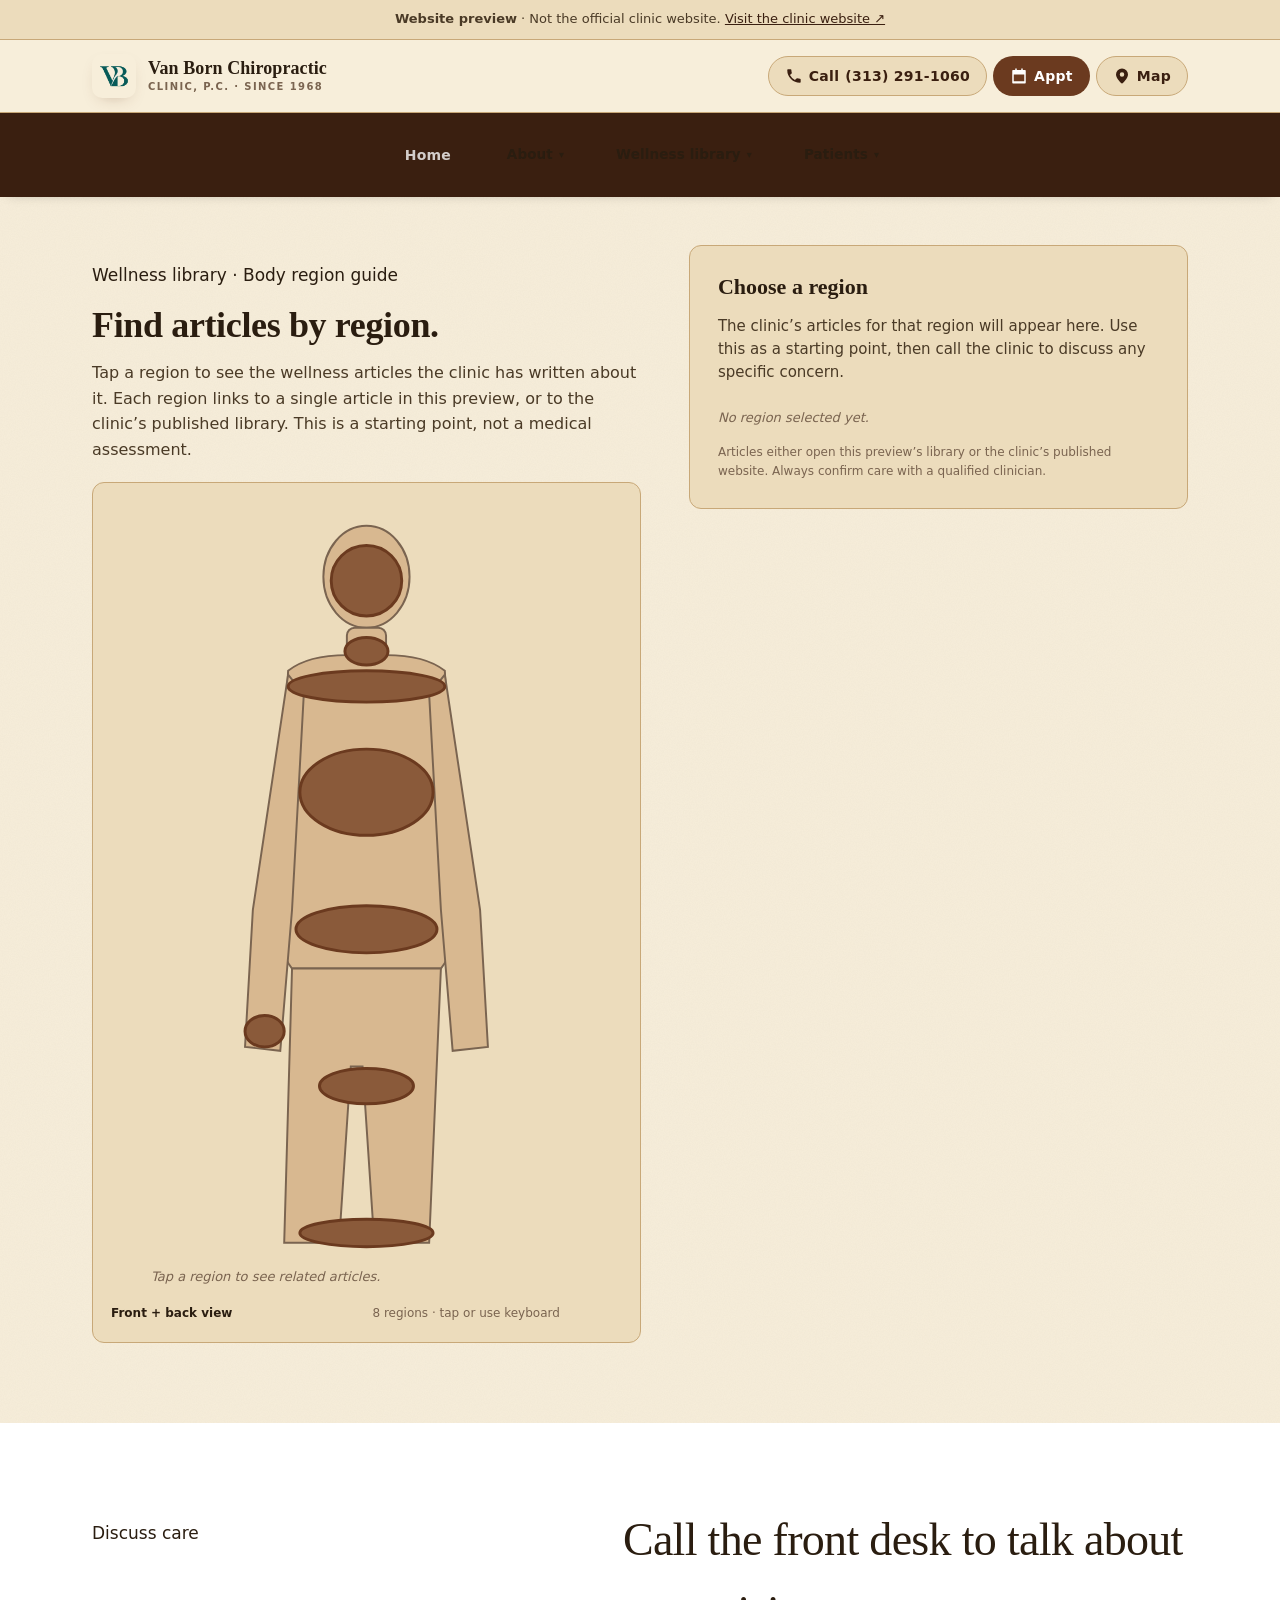
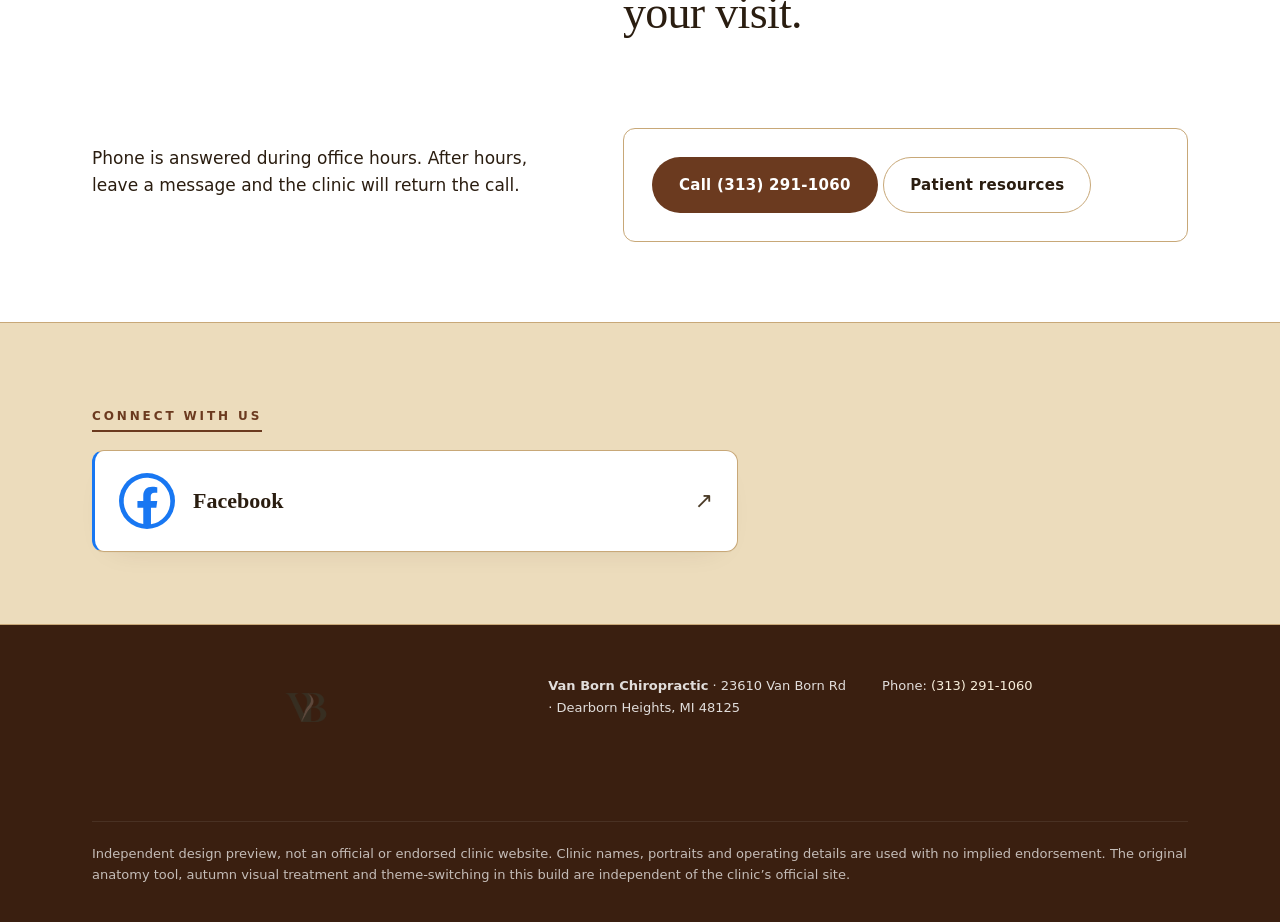
==== commit af67fbf0: "Add hover/tap dropdowns to top nav (desktop hover, mobile simple)" ====
--- a/anatomy.html
+++ b/anatomy.html
@@ -58,9 +58,34 @@
 <nav class="topnav" aria-label="Sections">
   <div class="wrap">
     <a href="index.html" data-nav="home">Home</a>
-    <a href="meet-the-doctors.html" data-nav="about">About</a>
-    <a href="anatomy.html" data-nav="library" aria-current="page">Wellness library</a>
-    <a href="patient-resources.html" data-nav="patients">Patients</a>
+    <div class="has-dropdown" data-nav="about">
+      <a href="meet-the-doctors.html" class="topnav-trigger" aria-haspopup="true" aria-expanded="false">About <span class="caret" aria-hidden="true">▾</span></a>
+      <ul class="dropdown" role="menu">
+        <li role="none"><a role="menuitem" href="meet-the-doctors.html">Meet the Doctors</a></li>
+        <li role="none"><a role="menuitem" href="patient-stories.html">Patient Stories</a></li>
+      </ul>
+    </div>
+    <div class="has-dropdown" data-nav="library">
+      <a href="anatomy.html" class="topnav-trigger" aria-haspopup="true" aria-expanded="false">Wellness library <span class="caret" aria-hidden="true">▾</span></a>
+      <ul class="dropdown" role="menu">
+        <li role="none"><a role="menuitem" href="anatomy.html">Body region guide</a></li>
+        <li role="none"><a role="menuitem" href="library-back.html">Back</a></li>
+        <li role="none"><a role="menuitem" href="library-neck.html">Neck</a></li>
+        <li role="none"><a role="menuitem" href="library-sciatica.html">Sciatica</a></li>
+        <li role="none"><a role="menuitem" href="library-carpal.html">Carpal tunnel</a></li>
+        <li role="none"><a role="menuitem" href="library-joints.html">Joints</a></li>
+        <li role="none"><a role="menuitem" href="library-foot.html">Feet</a></li>
+        <li role="none"><a role="menuitem" href="pediatric.html">Pediatric</a></li>
+        <li role="none"><a role="menuitem" href="sports-performance.html">Sports &amp; performance</a></li>
+      </ul>
+    </div>
+    <div class="has-dropdown" data-nav="patients">
+      <a href="patient-resources.html" class="topnav-trigger" aria-haspopup="true" aria-expanded="false">Patients <span class="caret" aria-hidden="true">▾</span></a>
+      <ul class="dropdown" role="menu">
+        <li role="none"><a role="menuitem" href="patient-resources.html">Patient resources</a></li>
+        <li role="none"><a role="menuitem" href="https://vanbornchiropractic.com/uploads/new-patient-forms-2023.pdf" target="_blank" rel="noopener">New patient forms (PDF)</a></li>
+      </ul>
+    </div>
   </div>
 </nav>
 
--- a/assets/site.css
+++ b/assets/site.css
@@ -1888,3 +1888,101 @@
   font-style: italic;
   margin: 4px 0 0;
 }
+
+
+
+/* ===========================================================
+   TOP-NAV DROPPDOWNS — hover (desktop) and tap (any).
+   Mobile keeps the 4-tab sticky bar simple — the dropdown
+   sub-items live inside the trigger link, so the section page
+   is always reachable without the menu.
+   =========================================================== */
+.has-dropdown { position: relative; display: inline-flex; align-items: center; }
+.has-dropdown .topnav-trigger {
+  /* Inherit the parent topnav's link styling so the trigger reads as a
+     normal nav item against the dark topnav background. */
+  display: inline-flex;
+  align-items: center;
+  gap: 6px;
+  padding: 10px 18px;
+  margin: 0 2px;
+  border-radius: 999px;
+  font-weight: 600;
+  font-size: 13.5px;
+  letter-spacing: .01em;
+  color: inherit;
+  text-decoration: none;
+  border: 1px solid transparent;
+  transition: background .12s ease, color .12s ease;
+  cursor: pointer;
+  background: transparent;
+  font-family: inherit;
+}
+.has-dropdown .topnav-trigger:hover,
+.has-dropdown .topnav-trigger:focus-visible {
+  background: rgba(255,255,255,.10);
+  color: #fff;
+  outline: none;
+}
+.has-dropdown .caret {
+  font-size: 10px;
+  line-height: 1;
+  margin-top: 1px;
+  transition: transform .15s ease;
+  display: inline-block;
+}
+.has-dropdown.is-open .caret { transform: rotate(180deg); }
+
+.has-dropdown > .dropdown {
+  position: absolute;
+  top: calc(100% + 8px);
+  left: 0;
+  min-width: 220px;
+  background: var(--c-cream);
+  border: 1px solid var(--c-line);
+  border-radius: var(--r);
+  box-shadow: 0 12px 28px -16px rgba(58, 31, 16, .35);
+  list-style: none;
+  margin: 0;
+  padding: 8px 0;
+  z-index: 60;
+  display: none; /* hidden by default — opened via .is-open class or :hover */
+}
+.has-dropdown > .dropdown li { margin: 0; padding: 0; }
+.has-dropdown > .dropdown a {
+  display: block;
+  padding: 10px 18px;
+  color: var(--c-ink);
+  text-decoration: none;
+  font-size: 14px;
+  font-weight: 500;
+  white-space: nowrap;
+  transition: background .12s ease, color .12s ease;
+}
+.has-dropdown > .dropdown a:hover,
+.has-dropdown > .dropdown a:focus-visible {
+  background: var(--c-cream-2);
+  color: var(--c-green-dark);
+  outline: none;
+}
+/* Subtle "current section" hint if the trigger URL matches the page */
+.has-dropdown > .topnav-trigger[aria-current="page"] {
+  background: rgba(58, 31, 16, .08);
+  border-radius: 999px;
+  padding-left: 14px;
+  padding-right: 14px;
+}
+
+/* On wide screens, hover opens the dropdown. On narrow screens,
+   the dropdowns are full-width below the trigger. */
+@media (min-width: 720px) {
+  .has-dropdown:hover > .dropdown,
+  .has-dropdown:focus-within > .dropdown,
+  .has-dropdown.is-open > .dropdown { display: block; }
+}
+/* On narrow screens, the hover rule above is gated by a JS flag,
+   so mobile users see only the 4-tab sticky bar. The dropdowns
+   are still there in the DOM for accessibility but visually hidden. */
+@media (max-width: 719px) {
+  .has-dropdown > .dropdown { display: none !important; }
+}
